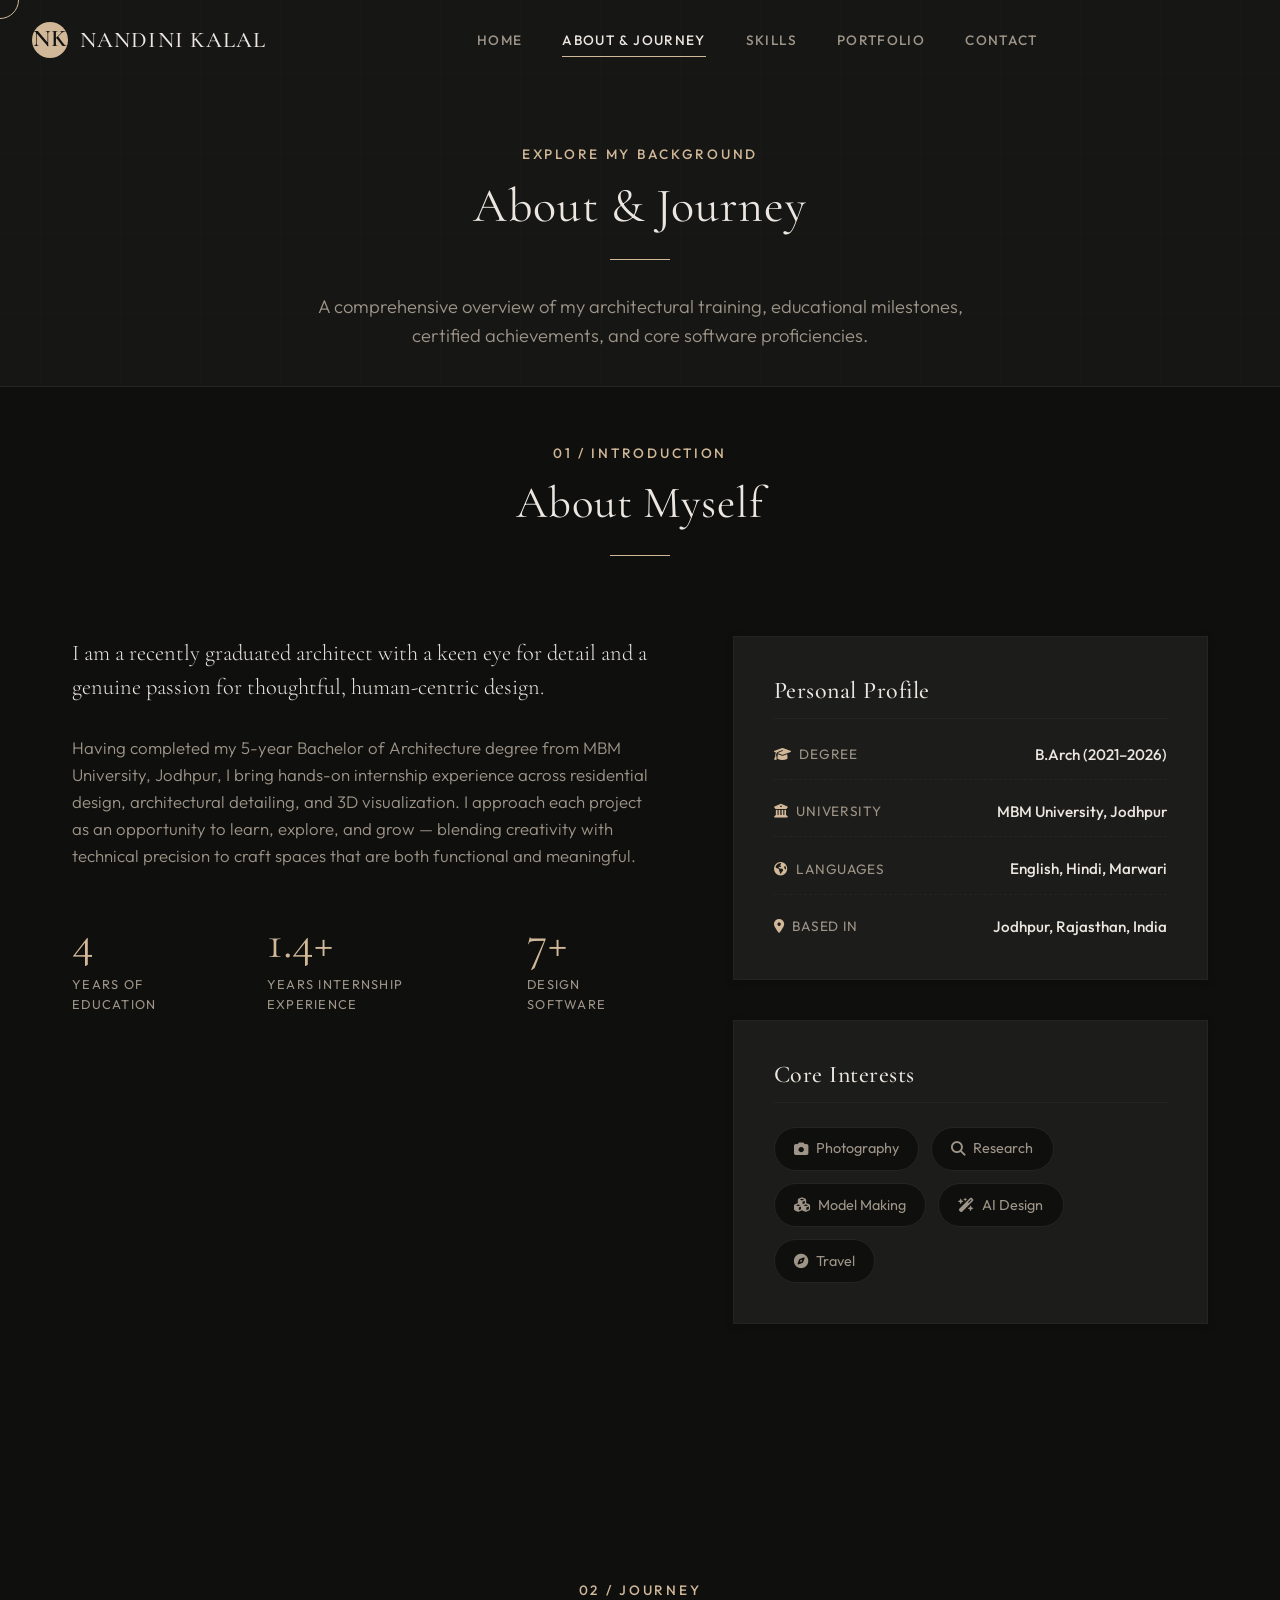
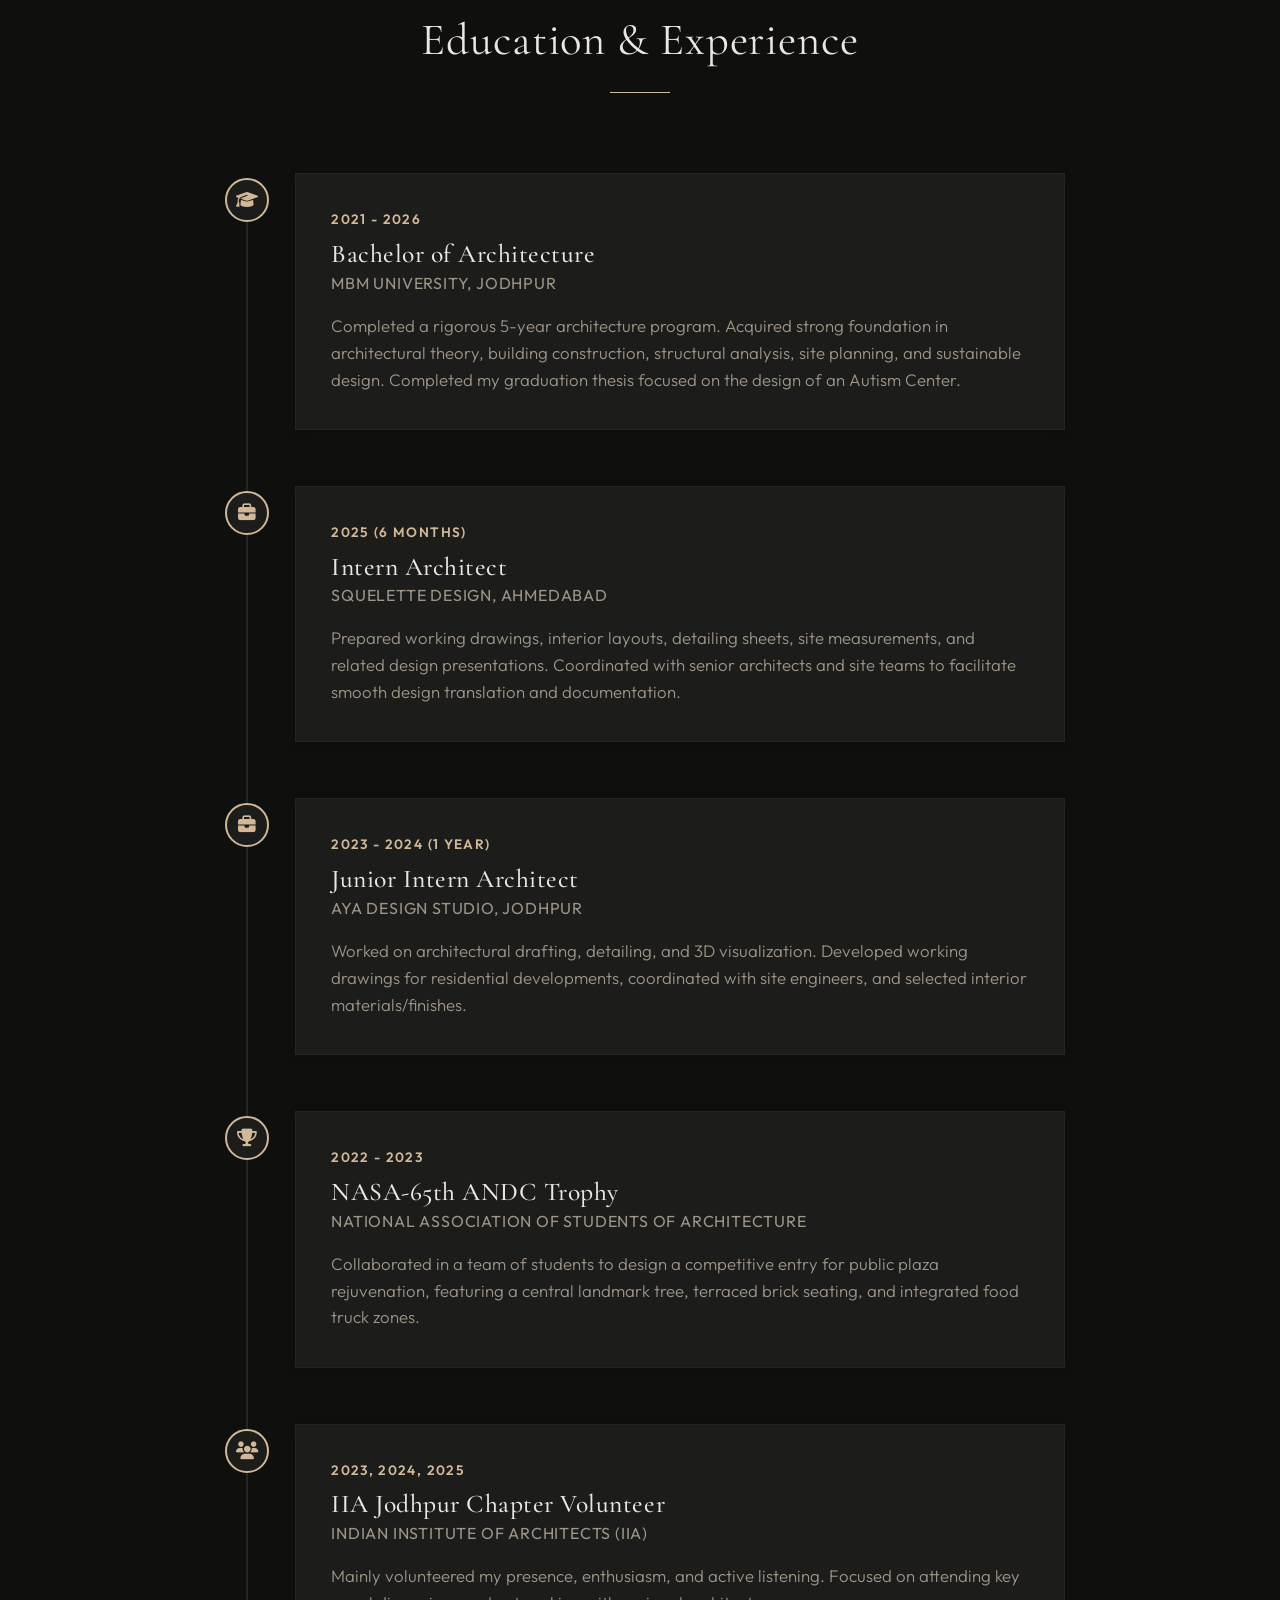
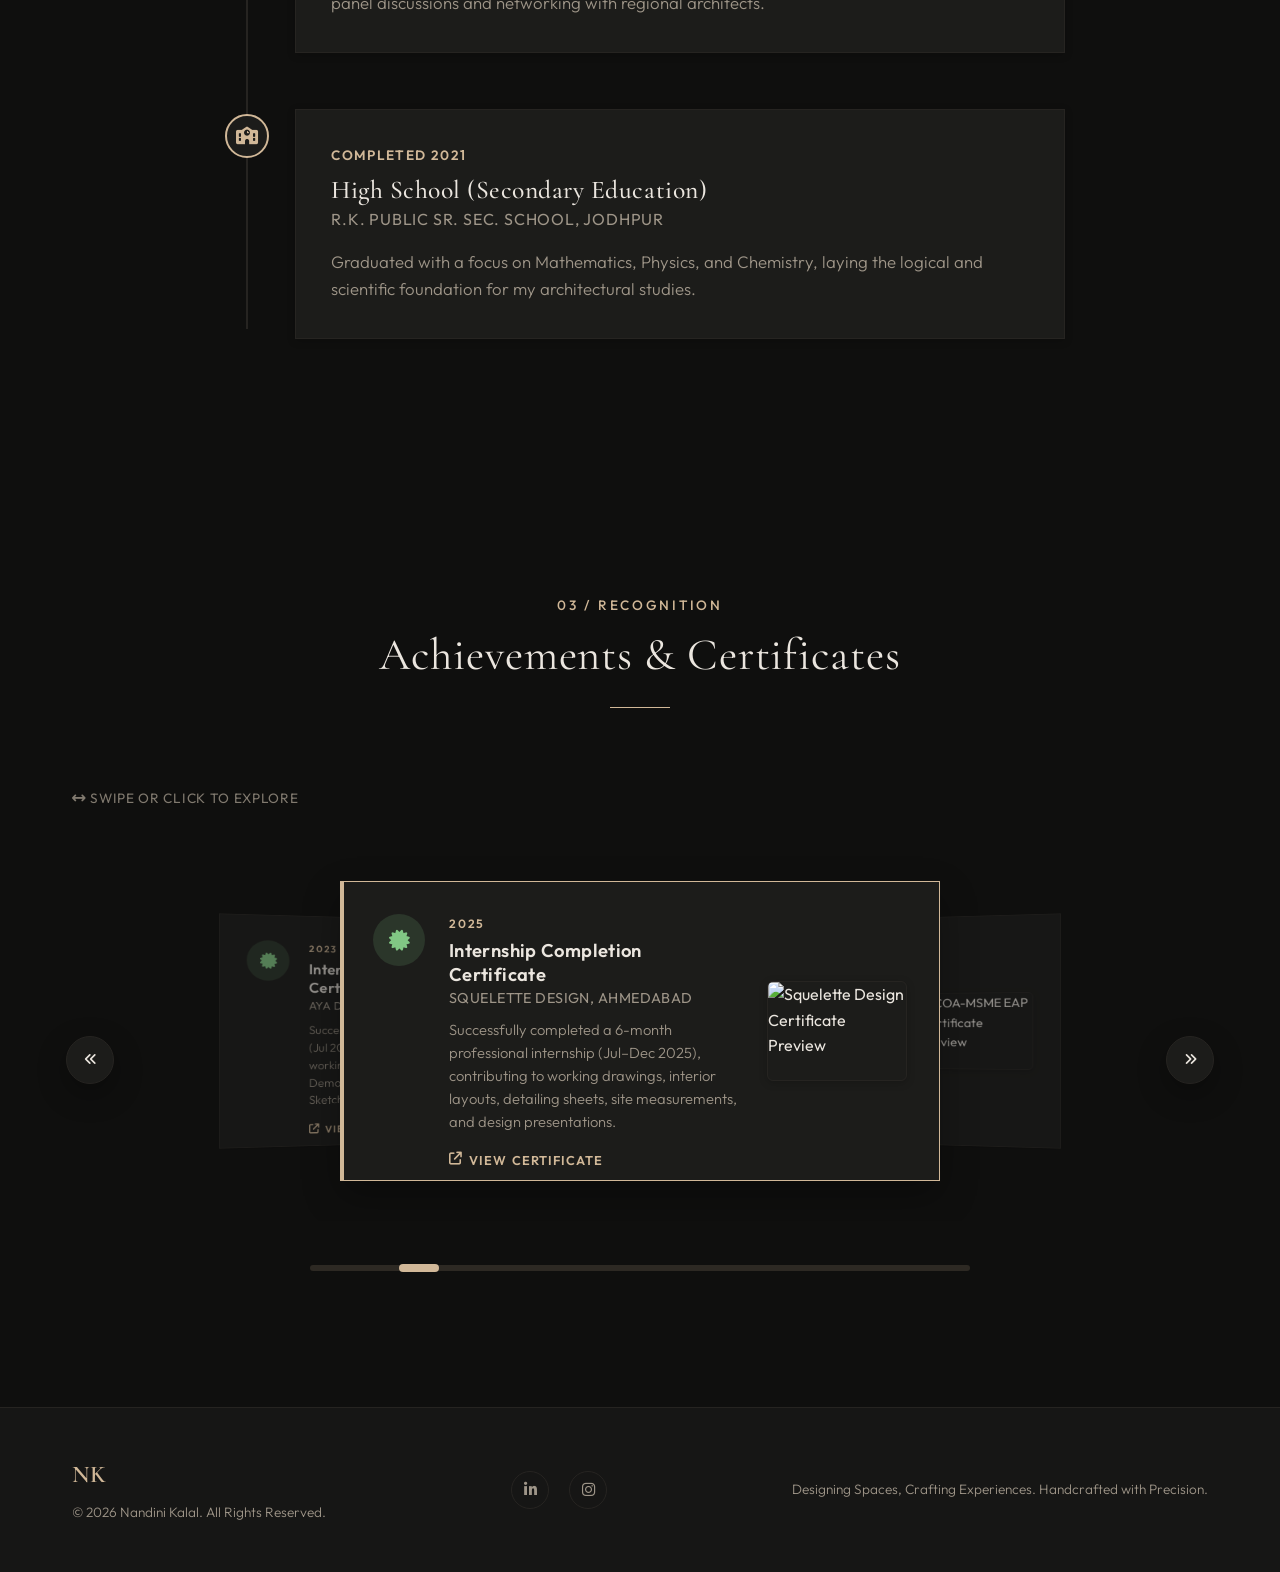
==== about.html @ cc21272e "Add files via upload" ====
<!DOCTYPE html>
<html lang="en" data-theme="dark">
<head>
    <meta charset="UTF-8">
    <meta name="viewport" content="width=device-width, initial-scale=1.0">
    <title>About &amp; Journey | Nandini Kalal</title>
    <meta name="description" content="Learn more about Nandini Kalal, her academic journey in architecture, professional achievements, certificates, and design software proficiencies.">
    <!-- Google Fonts -->
    <link rel="preconnect" href="https://fonts.googleapis.com">
    <link rel="preconnect" href="https://fonts.gstatic.com" crossorigin>
    <link href="https://fonts.googleapis.com/css2?family=Cormorant+Garamond:ital,wght@0,300;0,400;0,500;0,600;0,700;1,400&family=Outfit:wght@200;300;400;500;600;700&display=swap" rel="stylesheet">
    <!-- FontAwesome for Icons -->
    <link rel="stylesheet" href="https://cdnjs.cloudflare.com/ajax/libs/font-awesome/6.4.0/css/all.min.css">
    <!-- Favicon -->
    <link rel="icon" href="data:image/svg+xml,<svg xmlns='http://www.w3.org/2000/svg' viewBox='0 0 100 100'><circle cx='50' cy='50' r='45' fill='%23A79277'/><text x='50' y='62' font-family='serif' font-size='40' font-weight='600' fill='white' text-anchor='middle'>NK</text></svg>" type="image/svg+xml">
    <!-- Custom CSS -->
    <link rel="stylesheet" href="style.css?v=22">
</head>
<body>
    <div class="page-transition-overlay"></div>

    <!-- Scroll Progress Bar -->
    <div id="scroll-progress"></div>

    <!-- Header Navigation -->
    <header id="main-header">
        <div class="header-container">
            <a href="index.html" class="logo">
                <span class="logo-letters">NK</span>
                <span class="logo-text">Nandini Kalal</span>
            </a>
            <nav id="navbar">
                <ul class="nav-links">
                    <li><a href="index.html" class="nav-link">Home</a></li>
                    <li><a href="about.html" class="nav-link active">About &amp; Journey</a></li>
                    <li><a href="skills.html" class="nav-link">Skills</a></li>
                    <li><a href="portfolio.html" class="nav-link">Portfolio</a></li>
                    <li><a href="contact.html" class="nav-link">Contact</a></li>
                </ul>
            </nav>
            <div class="header-actions">
                <button id="mobile-menu-btn" aria-label="Toggle menu">
                    <span></span>
                    <span></span>
                    <span></span>
                </button>
            </div>
        </div>
    </header>

    <!-- Mobile Navigation Drawer -->
    <div id="mobile-nav-drawer">
        <ul class="mobile-nav-links">
            <li><a href="index.html" class="mobile-link">Home</a></li>
            <li><a href="about.html" class="mobile-link active">About &amp; Journey</a></li>
            <li><a href="skills.html" class="mobile-link">Skills</a></li>
            <li><a href="portfolio.html" class="mobile-link">Portfolio</a></li>
            <li><a href="contact.html" class="mobile-link">Contact</a></li>
        </ul>
    </div>

    <!-- Main Content -->
    <main>

        <!-- Subpage Header -->
        <section class="subpage-hero">
            <div class="hero-grid-overlay"></div>
            <div class="container">
                <span class="section-tag">Explore My Background</span>
                <h1>About &amp; Journey</h1>
                <div class="header-line"></div>
                <p class="subpage-intro-text">
                    A comprehensive overview of my architectural training, educational milestones, certified achievements, and core software proficiencies.
                </p>
            </div>
        </section>

        <!-- About Section -->
        <section id="about" class="about-section section-padding">
            <div class="container">
                <div class="section-header" data-reveal="fade">
                    <span class="section-tag">01 / Introduction</span>
                    <h2>About Myself</h2>
                    <div class="header-line"></div>
                </div>

                <div class="about-grid">
                    <div class="about-desc" data-reveal="left">
                        <p class="lead">
                            I am a recently graduated architect with a keen eye for detail and a genuine passion for thoughtful, human-centric design.
                        </p>
                        <p>
                            Having completed my 5-year Bachelor of Architecture degree from MBM University, Jodhpur, I bring hands-on internship experience across residential design, architectural detailing, and 3D visualization. I approach each project as an opportunity to learn, explore, and grow — blending creativity with technical precision to craft spaces that are both functional and meaningful.
                        </p>
                        
                        <div class="personal-metrics">
                            <div class="metric-item">
                                <span class="metric-num" data-count="5">0</span>
                                <span class="metric-label">Years of Education</span>
                            </div>
                            <div class="metric-item">
                                <span class="metric-num" data-count="1.5" data-suffix="+">0</span>
                                <span class="metric-label">Years Internship Experience</span>
                            </div>
                            <div class="metric-item">
                                <span class="metric-num" data-count="8" data-suffix="+">0</span>
                                <span class="metric-label">Design Software</span>
                            </div>
                        </div>
                    </div>

                    <div class="about-details" data-reveal="right">
                        <div class="detail-card">
                            <h3>Personal Profile</h3>
                            <ul class="profile-details-list">
                                <li>
                                    <span class="label-title"><i class="fa-solid fa-graduation-cap"></i> Degree</span>
                                    <span class="label-val">B.Arch (2021–2026)</span>
                                </li>
                                <li>
                                    <span class="label-title"><i class="fa-solid fa-building-columns"></i> University</span>
                                    <span class="label-val">MBM University, Jodhpur</span>
                                </li>
                                <li>
                                    <span class="label-title"><i class="fa-solid fa-earth-americas"></i> Languages</span>
                                    <span class="label-val">English, Hindi, Marwari</span>
                                </li>
                                <li>
                                    <span class="label-title"><i class="fa-solid fa-location-dot"></i> Based in</span>
                                    <span class="label-val">Jodhpur, Rajasthan, India</span>
                                </li>
                            </ul>
                        </div>

                        <div class="detail-card interests-card">
                            <h3>Core Interests</h3>
                            <div class="interests-tags">
                                <span class="interest-tag"><i class="fa-solid fa-camera"></i> Photography</span>
                                <span class="interest-tag"><i class="fa-solid fa-magnifying-glass"></i> Research</span>
                                <span class="interest-tag"><i class="fa-solid fa-cubes"></i> Model Making</span>
                                <span class="interest-tag"><i class="fa-solid fa-wand-magic-sparkles"></i> AI Design</span>
                                <span class="interest-tag"><i class="fa-solid fa-compass"></i> Travel</span>
                            </div>
                        </div>
                    </div>
                </div>
            </div>
        </section>

        <!-- Timeline Section -->
        <section id="timeline" class="timeline-section section-padding alt-bg">
            <div class="container">
                <div class="section-header" data-reveal="fade">
                    <span class="section-tag">02 / Journey</span>
                    <h2>Education & Experience</h2>
                    <div class="header-line"></div>
                </div>

                <div class="timeline-container">
                    <div class="timeline-line"></div>

                    <!-- Timeline Item 1 -->
                    <div class="timeline-item" data-reveal="fade">
                        <div class="timeline-badge"><i class="fa-solid fa-graduation-cap"></i></div>
                        <div class="timeline-card">
                            <span class="timeline-date">2021 - 2026</span>
                            <h3>Bachelor of Architecture</h3>
                            <h4>MBM University, Jodhpur</h4>
                            <p>Completed a rigorous 5-year architecture program. Acquired strong foundation in architectural theory, building construction, structural analysis, site planning, and sustainable design. Completed my graduation thesis focused on the design of an Autism Center.</p>
                        </div>
                    </div>

                    <!-- Timeline Item 2 -->
                    <div class="timeline-item" data-reveal="fade">
                        <div class="timeline-badge"><i class="fa-solid fa-briefcase"></i></div>
                        <div class="timeline-card">
                            <span class="timeline-date">2025 (6 Months)</span>
                            <h3>Intern Architect</h3>
                            <h4>Squelette Design, Ahmedabad</h4>
                            <p>Prepared working drawings, interior layouts, detailing sheets, site measurements, and related design presentations. Coordinated with senior architects and site teams to facilitate smooth design translation and documentation.</p>
                        </div>
                    </div>

                    <!-- Timeline Item 3 -->
                    <div class="timeline-item" data-reveal="fade">
                        <div class="timeline-badge"><i class="fa-solid fa-briefcase"></i></div>
                        <div class="timeline-card">
                            <span class="timeline-date">2023 - 2024 (1 Year)</span>
                            <h3>Junior Intern Architect</h3>
                            <h4>AYA Design Studio, Jodhpur</h4>
                            <p>Worked on architectural drafting, detailing, and 3D visualization. Developed working drawings for residential developments, coordinated with site engineers, and selected interior materials/finishes.</p>
                        </div>
                    </div>

                    <!-- Timeline Item 4 -->
                    <div class="timeline-item" data-reveal="fade">
                        <div class="timeline-badge"><i class="fa-solid fa-trophy"></i></div>
                        <div class="timeline-card">
                            <span class="timeline-date">2022 - 2023</span>
                            <h3>NASA-65th ANDC Trophy</h3>
                            <h4>National Association of Students of Architecture</h4>
                            <p>Collaborated in a team of students to design a competitive entry for public plaza rejuvenation, featuring a central landmark tree, terraced brick seating, and integrated food truck zones.</p>
                        </div>
                    </div>

                    <!-- Timeline Item 5 -->
                    <div class="timeline-item" data-reveal="fade">
                        <div class="timeline-badge"><i class="fa-solid fa-users"></i></div>
                        <div class="timeline-card">
                            <span class="timeline-date">2023, 2024, 2025</span>
                            <h3>IIA Jodhpur Chapter Volunteer</h3>
                            <h4>Indian Institute of Architects (IIA)</h4>
                            <p>Mainly volunteered my presence, enthusiasm, and active listening. Focused on attending key panel discussions and networking with regional architects.</p>
                        </div>
                    </div>

                    <!-- Timeline Item 6 -->
                    <div class="timeline-item" data-reveal="fade">
                        <div class="timeline-badge"><i class="fa-solid fa-school"></i></div>
                        <div class="timeline-card">
                            <span class="timeline-date">Completed 2021</span>
                            <h3>High School (Secondary Education)</h3>
                            <h4>R.K. Public Sr. Sec. School, Jodhpur</h4>
                            <p>Graduated with a focus on Mathematics, Physics, and Chemistry, laying the logical and scientific foundation for my architectural studies.</p>
                        </div>
                    </div>
                </div>
            </div>
        </section>

        <!-- Achievements & Recognition Section -->
        <section id="achievements" class="achievements-section section-padding">
            <div class="container">
                <div class="section-header" data-reveal="fade">
                    <span class="section-tag">03 / Recognition</span>
                    <h2>Achievements & Certificates</h2>
                    <div class="header-line"></div>
                </div>

                <div class="scroll-controls" data-reveal="fade">
                    <div class="scroll-hint">
                        <i class="fa-solid fa-arrows-left-right"></i> Swipe or click to explore
                    </div>
                </div>

                <div class="achievements-wrapper" data-reveal="fade">
                    <button class="slider-arrow prev-arrow" aria-label="Previous achievements"><i class="fa-solid fa-angles-left"></i></button>
                    <div class="achievements-3d-carousel">
                    <!-- 1. AYA Studio -->
                    <div class="achievement-card">
                        <div class="achievement-icon cert-icon">
                            <i class="fa-solid fa-certificate"></i>
                        </div>
                        <div class="achievement-content">
                            <span class="achievement-year">2023 – 2024</span>
                            <h3>Internship Completion Certificate</h3>
                            <h4>AYA Design Studio, Jodhpur</h4>
                            <p>Successfully completed a 1-year internship (Jul 2023–Jun 2024) involving planning, working drawings, and 3D models. Demonstrated proficiency in AutoCAD, SketchUp, and Photoshop.</p>
                            <a href="assets/images/cert_aya_studio.jpg" target="_blank" class="view-cert-link"><i class="fa-solid fa-arrow-up-right-from-square"></i> View Certificate</a>
                        </div>
                        <div class="achievement-preview">
                            <img src="assets/images/cert_aya_studio.jpg" alt="AYA Studio Certificate Preview">
                        </div>
                    </div>

                    <!-- 2. Squelette Design -->
                    <div class="achievement-card">
                        <div class="achievement-icon cert-icon">
                            <i class="fa-solid fa-certificate"></i>
                        </div>
                        <div class="achievement-content">
                            <span class="achievement-year">2025</span>
                            <h3>Internship Completion Certificate</h3>
                            <h4>Squelette Design, Ahmedabad</h4>
                            <p>Successfully completed a 6-month professional internship (Jul–Dec 2025), contributing to working drawings, interior layouts, detailing sheets, site measurements, and design presentations.</p>
                            <a href="assets/images/cert_squelette.jpg" target="_blank" class="view-cert-link"><i class="fa-solid fa-arrow-up-right-from-square"></i> View Certificate</a>
                        </div>
                        <div class="achievement-preview">
                            <img src="assets/images/cert_squelette.jpg" alt="Squelette Design Certificate Preview">
                        </div>
                    </div>

                    <!-- 3. COA-MSME EAP -->
                    <div class="achievement-card">
                        <div class="achievement-icon institute-icon">
                            <i class="fa-solid fa-building-columns"></i>
                        </div>
                        <div class="achievement-content">
                            <span class="achievement-year">2026</span>
                            <h3>Entrepreneurship Awareness Program (EAP)</h3>
                            <h4>Council of Architecture & MSME Collaborative Program</h4>
                            <p>Participated in the "Exploring Horizons: Avenues after Graduation in Architecture" program conducted by MBM University.</p>
                            <a href="assets/images/cert_coa_msme_2026.jpg" target="_blank" class="view-cert-link"><i class="fa-solid fa-arrow-up-right-from-square"></i> View Certificate</a>
                        </div>
                        <div class="achievement-preview">
                            <img src="assets/images/cert_coa_msme_2026.jpg" alt="COA-MSME EAP Certificate Preview">
                        </div>
                    </div>

                    <!-- 4. NASA Convention -->
                    <div class="achievement-card">
                        <div class="achievement-icon medal-icon">
                            <i class="fa-solid fa-medal"></i>
                        </div>
                        <div class="achievement-content">
                            <span class="achievement-year">2023</span>
                            <h3>66th Zonal NASA Convention — Unbound Art</h3>
                            <h4>NASA India, Zone-1 · Poornima University, Jaipur</h4>
                            <p>Participated in the "Unbound Art" event at the 66th Year Zonal NASA Convention (Oct 22–24, 2023), representing MBM University. Contribution was highly appreciated.</p>
                            <a href="assets/images/cert_nasa_2023.jpg" target="_blank" class="view-cert-link"><i class="fa-solid fa-arrow-up-right-from-square"></i> View Certificate</a>
                        </div>
                        <div class="achievement-preview">
                            <img src="assets/images/cert_nasa_2023.jpg" alt="NASA Convention Certificate Preview">
                        </div>
                    </div>

                    <!-- 5. IIA KEP 2025 -->
                    <div class="achievement-card">
                        <div class="achievement-icon institute-icon">
                            <i class="fa-solid fa-building-columns"></i>
                        </div>
                        <div class="achievement-content">
                            <span class="achievement-year">2025</span>
                            <h3>Knowledge Exchange Programme (KEP)</h3>
                            <h4>Indian Institute of Architects, Jodhpur Centre</h4>
                            <p>Participated in the IIA Jodhpur Centre's Knowledge Exchange Programme 2025, engaging with practising architects and industry leaders on contemporary architectural practices.</p>
                            <a href="assets/images/cert_iia_kep_2025.jpg" target="_blank" class="view-cert-link"><i class="fa-solid fa-arrow-up-right-from-square"></i> View Certificate</a>
                        </div>
                        <div class="achievement-preview">
                            <img src="assets/images/cert_iia_kep_2025.jpg" alt="IIA KEP 2025 Certificate Preview">
                        </div>
                    </div>

                    <!-- 6. IIA KEP 2024 -->
                    <div class="achievement-card">
                        <div class="achievement-icon institute-icon">
                            <i class="fa-solid fa-building-columns"></i>
                        </div>
                        <div class="achievement-content">
                            <span class="achievement-year">2024</span>
                            <h3>Knowledge Exchange Programme (KEP)</h3>
                            <h4>Indian Institute of Architects, Jodhpur Centre</h4>
                            <p>Participated in the IIA Jodhpur Centre's Knowledge Exchange Programme held on 4–5 May 2024, broadening exposure to professional architectural discourse and networking.</p>
                            <a href="assets/images/cert_iia_kep_2024.jpg" target="_blank" class="view-cert-link"><i class="fa-solid fa-arrow-up-right-from-square"></i> View Certificate</a>
                        </div>
                        <div class="achievement-preview">
                            <img src="assets/images/cert_iia_kep_2024.jpg" alt="IIA KEP 2024 Certificate Preview">
                        </div>
                    </div>

                    <!-- 7. IIA KEP 2023 -->
                    <div class="achievement-card">
                        <div class="achievement-icon institute-icon">
                            <i class="fa-solid fa-building-columns"></i>
                        </div>
                        <div class="achievement-content">
                            <span class="achievement-year">2023</span>
                            <h3>Knowledge Exchange Programme (KEP)</h3>
                            <h4>Indian Institute of Architects, Jodhpur Centre</h4>
                            <p>Participated in the IIA Jodhpur Centre's Knowledge Exchange Programme held on 11–12 March 2023.</p>
                            <a href="assets/images/cert_iia_kep_2023.jpg" target="_blank" class="view-cert-link"><i class="fa-solid fa-arrow-up-right-from-square"></i> View Certificate</a>
                        </div>
                        <div class="achievement-preview">
                            <img src="assets/images/cert_iia_kep_2023.jpg" alt="IIA KEP 2023 Certificate Preview">
                        </div>
                    </div>

                    <!-- 8. Vigyan Sarvatra Pujyate -->
                    <div class="achievement-card">
                        <div class="achievement-icon cert-icon">
                            <i class="fa-solid fa-microscope"></i>
                        </div>
                        <div class="achievement-content">
                            <span class="achievement-year">2022</span>
                            <h3>Vigyan Sarvatra Pujyate: Mind Over Matter</h3>
                            <h4>Jai Narain Vyas University, Jodhpur</h4>
                            <p>Attended the "Mind Over Matter" workshop under the aegis of Vigyan Prasar, Dept. of Science & Technology, GoI at JNVU Jodhpur.</p>
                            <a href="assets/images/cert_vigyan_2022.jpg" target="_blank" class="view-cert-link"><i class="fa-solid fa-arrow-up-right-from-square"></i> View Certificate</a>
                        </div>
                        <div class="achievement-preview">
                            <img src="assets/images/cert_vigyan_2022.jpg" alt="Vigyan Sarvatra Pujyate Certificate Preview">
                        </div>
                    </div>
                    </div>
                    <button class="slider-arrow next-arrow" aria-label="Next achievements"><i class="fa-solid fa-angles-right"></i></button>
                    
                    <div class="carousel-scrollbar-container">
                        <input type="range" min="0" max="7" value="1" class="carousel-scrollbar" id="carousel-scrollbar">
                    </div>
                </div>
        </section>

    </main>

    <!-- Footer -->
    <footer>
        <div class="container footer-container">
            <div class="footer-left">
                <span class="footer-logo">NK</span>
                <p>&copy; 2026 Nandini Kalal. All Rights Reserved.</p>
            </div>
            <div class="footer-center">
                <div class="footer-social-icons">
                    <a href="https://www.linkedin.com/in/nandini-kalal-66369b35b/" target="_blank" rel="noopener noreferrer" aria-label="LinkedIn"><i class="fa-brands fa-linkedin-in"></i></a>
                    <a href="https://www.instagram.com/_kalal_nandini_/" target="_blank" rel="noopener noreferrer" aria-label="Instagram"><i class="fa-brands fa-instagram"></i></a>
                </div>
            </div>
            <div class="footer-right">
                <p>Designing Spaces, Crafting Experiences. Handcrafted with Precision.</p>
            </div>
        </div>
    </footer>

    <!-- Back to Top Button -->
    <button id="back-to-top" aria-label="Back to top">
        <i class="fa-solid fa-arrow-up"></i>
    </button>

    <!-- Scripts -->
    <script src="script.js?v=20"></script>

    <!-- Custom Cursor -->
    <div id="custom-cursor-dot"></div>
    <div id="custom-cursor-ring"></div>
</body>
</html>
---- style.css ----
/* ==========================================================================
   Nandini Kalal - Architecture Portfolio Style Sheet
   Aesthetic: Warm Minimalist Modernism / Luxury Architecture Style
   ========================================================================== */

/* --- CSS Variables & Design Tokens --- */
:root {
    /* Fonts */
    --font-heading: 'Cormorant Garamond', serif;
    --font-body: 'Outfit', sans-serif;

    /* Light Theme (Default) */
    --bg-primary: #FAF8F5;
    --bg-secondary: #F3ECE2;
    --bg-card: #FFFFFF;
    --text-primary: #1F1D1A;
    --text-secondary: #6B6256;
    --accent: #A79277;
    --accent-rgb: 167, 146, 119;
    --accent-light: #EAD8C0;
    --accent-hover: #8F7A60;
    --border-color: #E6DFD5;
    --shadow-sm: 0 2px 8px rgba(0, 0, 0, 0.04);
    --shadow-md: 0 10px 30px rgba(167, 146, 119, 0.08);
    --shadow-lg: 0 20px 50px rgba(167, 146, 119, 0.15);
    --transition-smooth: all 0.4s cubic-bezier(0.25, 0.8, 0.25, 1);
    
    /* Software Accents */
    --c-autocad: #E53935;
    --c-sketchup: #1E88E5;
    --c-enscape: #FB8C00;
    --c-vray: #43A047;
    --c-d5: #8E24AA;
    --c-photoshop: #00ACC1;
    --c-canva: #00B0FF;
    --c-office: #F4511E;

    --header-height: 80px;
}

/* Dark Theme Overrides */
[data-theme="dark"] {
    --bg-primary: #0F0F0E;
    --bg-secondary: #161615;
    --bg-card: #1C1C1A;
    --text-primary: #EBE6DF;
    --text-secondary: #9E9588;
    --accent: #D1B898;
    --accent-rgb: 209, 184, 152;
    --accent-light: #2C2925;
    --accent-hover: #E3CDA9;
    --border-color: #262421;
    --shadow-sm: 0 2px 8px rgba(0, 0, 0, 0.2);
    --shadow-md: 0 10px 30px rgba(0, 0, 0, 0.3);
    --shadow-lg: 0 20px 50px rgba(0, 0, 0, 0.5);
}

/* --- Reset & Base Styles --- */
*, *::before, *::after {
    box-sizing: border-box;
    margin: 0;
    padding: 0;
}

html {
    scroll-behavior: smooth;
    font-size: 16px;
    -webkit-font-smoothing: antialiased;
}

body {
    background-color: var(--bg-primary);
    color: var(--text-primary);
    font-family: var(--font-body);
    line-height: 1.6;
    overflow-x: hidden;
    transition: background-color 0.5s ease, color 0.5s ease;
}

/* Scroll Progress Bar */
#scroll-progress {
    position: fixed;
    top: 0;
    left: 0;
    width: 0%;
    height: 4px;
    background: var(--accent);
    z-index: 1001;
    transition: width 0.1s ease-out;
}

/* --- Typography --- */
h1, h2, h3, h4, h5, h6 {
    font-family: var(--font-heading);
    font-weight: 500;
    letter-spacing: 0.02em;
    line-height: 1.2;
}

h1 {
    font-size: 3.5rem;
    font-weight: 400;
}

h2 {
    font-size: 2.8rem;
    font-weight: 400;
}

h3 {
    font-size: 2rem;
}

p {
    font-size: 1.05rem;
    color: var(--text-secondary);
    font-weight: 300;
}

a {
    color: var(--text-primary);
    text-decoration: none;
    transition: var(--transition-smooth);
}

/* --- Layout Utilities --- */
.container {
    width: 100%;
    max-width: 1200px;
    margin: 0 auto;
    padding: 0 2rem;
}

.section-padding {
    padding: 8rem 0;
}

.alt-bg {
    background-color: var(--bg-secondary);
}

.accent-text {
    color: var(--accent);
    font-style: italic;
}

/* --- Components --- */
.btn {
    display: inline-flex;
    align-items: center;
    justify-content: center;
    gap: 0.75rem;
    padding: 0.85rem 2rem;
    font-family: var(--font-body);
    font-size: 0.95rem;
    font-weight: 500;
    letter-spacing: 0.05em;
    text-transform: uppercase;
    border: 1px solid transparent;
    cursor: pointer;
    transition: var(--transition-smooth);
    position: relative;
    overflow: hidden;
}

.btn-primary {
    background-color: var(--accent);
    color: #FFFFFF;
}

.btn-primary:hover {
    background-color: var(--accent-hover);
    transform: translateY(-2px);
    box-shadow: 0 8px 20px rgba(167, 146, 119, 0.25);
}

[data-theme="dark"] .btn-primary {
    color: #121212;
}

.btn-secondary {
    background-color: transparent;
    color: var(--text-primary);
    border-color: var(--accent);
}

.btn-secondary:hover {
    background-color: var(--accent);
    color: #FFFFFF;
    transform: translateY(-2px);
}

[data-theme="dark"] .btn-secondary:hover {
    color: #121212;
}

.btn-block {
    display: flex;
    width: 100%;
}

.section-header {
    margin-bottom: 5rem;
    text-align: center;
}

.section-tag {
    font-size: 0.85rem;
    text-transform: uppercase;
    letter-spacing: 0.2em;
    color: var(--accent);
    display: block;
    margin-bottom: 0.75rem;
    font-weight: 500;
}

.header-line {
    width: 60px;
    height: 1px;
    background-color: var(--accent);
    margin: 1.5rem auto 0;
}

/* --- Header / Navigation --- */
#main-header {
    position: fixed;
    top: 0;
    left: 0;
    width: 100%;
    height: var(--header-height);
    z-index: 1000;
    transition: var(--transition-smooth);
    border-bottom: 1px solid transparent;
}

#main-header.scrolled {
    background-color: rgba(250, 248, 245, 0.85);
    backdrop-filter: blur(15px);
    -webkit-backdrop-filter: blur(15px);
    height: 70px;
    border-bottom: 1px solid var(--border-color);
    box-shadow: var(--shadow-sm);
}

[data-theme="dark"] #main-header.scrolled {
    background-color: rgba(15, 15, 14, 0.85);
}

.header-container {
    max-width: 1300px;
    margin: 0 auto;
    height: 100%;
    display: flex;
    align-items: center;
    justify-content: space-between;
    padding: 0 2rem;
}

.logo {
    display: flex;
    align-items: center;
    gap: 0.75rem;
}

.logo-letters {
    font-family: var(--font-heading);
    font-size: 1.5rem;
    font-weight: 600;
    background-color: var(--accent);
    color: #FFFFFF;
    width: 36px;
    height: 36px;
    display: flex;
    align-items: center;
    justify-content: center;
    border-radius: 50%;
}

[data-theme="dark"] .logo-letters {
    color: #121212;
}

.logo-text {
    font-family: var(--font-heading);
    font-size: 1.4rem;
    font-weight: 500;
    letter-spacing: 0.05em;
    text-transform: uppercase;
}

.nav-links {
    display: flex;
    list-style: none;
    gap: 2.5rem;
}

.nav-link {
    font-size: 0.85rem;
    text-transform: uppercase;
    letter-spacing: 0.1em;
    font-weight: 500;
    padding: 0.5rem 0;
    position: relative;
    color: var(--text-secondary);
}

.nav-link::after {
    content: '';
    position: absolute;
    bottom: 0;
    left: 0;
    width: 0;
    height: 1px;
    background-color: var(--accent);
    transition: var(--transition-smooth);
}

.nav-link:hover, .nav-link.active {
    color: var(--text-primary);
}

.nav-link.active::after, .nav-link:hover::after {
    width: 100%;
}

.header-actions {
    display: flex;
    align-items: center;
    gap: 1.5rem;
}

#theme-toggle {
    background: none;
    border: none;
    color: var(--text-primary);
    cursor: pointer;
    font-size: 1.15rem;
    padding: 0.5rem;
    transition: var(--transition-smooth);
}

#theme-toggle:hover {
    color: var(--accent);
}

#mobile-menu-btn {
    display: none;
    flex-direction: column;
    justify-content: space-between;
    width: 24px;
    height: 16px;
    background: none;
    border: none;
    cursor: pointer;
    z-index: 1002;
}

#mobile-menu-btn span {
    width: 100%;
    height: 2px;
    background-color: var(--text-primary);
    transition: var(--transition-smooth);
}

#mobile-menu-btn.open span:nth-child(1) {
    transform: translateY(7px) rotate(45deg);
}

#mobile-menu-btn.open span:nth-child(2) {
    opacity: 0;
}

#mobile-menu-btn.open span:nth-child(3) {
    transform: translateY(-7px) rotate(-45deg);
}

/* --- Mobile Navigation Drawer --- */
#mobile-nav-drawer {
    position: fixed;
    top: 0;
    right: -100%;
    width: 80%;
    max-width: 400px;
    height: 100vh;
    background-color: var(--bg-card);
    z-index: 999;
    transition: var(--transition-smooth);
    padding: 8rem 3rem 3rem;
    border-left: 1px solid var(--border-color);
    box-shadow: var(--shadow-lg);
}

#mobile-nav-drawer.open {
    right: 0;
}

.mobile-nav-links {
    list-style: none;
    display: flex;
    flex-direction: column;
    gap: 2rem;
}

.mobile-link {
    font-size: 1.5rem;
    font-family: var(--font-heading);
    text-transform: uppercase;
    letter-spacing: 0.05em;
    display: block;
    padding: 0.5rem 0;
}

.mobile-link:hover {
    color: var(--accent);
    padding-left: 0.5rem;
}

/* --- Hero Section --- */
.hero-section {
    min-height: 100vh;
    display: flex;
    align-items: center;
    position: relative;
    padding-top: var(--header-height);
    overflow: hidden;
    
    /* Full-width background */
    background-image: linear-gradient(to right, rgba(18, 18, 18, 0.95) 0%, rgba(18, 18, 18, 0.7) 60%, rgba(18, 18, 18, 0.3) 100%), url('assets/images/hero-bg.jpg');
    background-size: cover;
    background-position: center;
}

.hero-grid-overlay {
    position: absolute;
    inset: 0;
    z-index: 1;
    background-image: linear-gradient(var(--border-color) 1px, transparent 1px),
                      linear-gradient(90deg, var(--border-color) 1px, transparent 1px);
    background-size: 80px 80px;
    background-position: center center;
    opacity: 0.2;
    pointer-events: none;
    z-index: 0;
}

.hero-container {
    display: grid;
    grid-template-columns: 1.2fr 0.8fr;
    gap: 4rem;
    align-items: center;
    position: relative;
    z-index: 2;
    z-index: 1;
}

.hero-text .subtitle {
    font-size: 0.95rem;
    letter-spacing: 0.25em;
    text-transform: uppercase;
    color: var(--accent);
    font-weight: 500;
    display: block;
    margin-bottom: 1.5rem;
}

.hero-text h1 {
    font-size: 4.2rem;
    margin-bottom: 2rem;
    line-height: 1.15;
    color: #FAF8F5; /* Forced high-contrast light color on dark hero bg */
}

.hero-quote {
    font-size: 1.35rem;
    font-family: var(--font-heading);
    color: #EBE6DF; /* Forced high-contrast light color on dark hero bg */
    line-height: 1.6;
    margin-bottom: 3rem;
    border-left: 2px solid var(--accent);
    padding-left: 1.5rem;
    font-style: italic;
}

.hero-actions {
    display: flex;
    gap: 1.5rem;
}

.hero-section .btn-secondary {
    color: #FAF8F5; /* Forced high-contrast light color on dark hero bg */
}

.hero-section .btn-secondary:hover {
    color: #121212;
}

.hero-visual {
    display: flex;
    justify-content: center;
    align-items: center;
    position: relative;
}

.profile-image-container {
    position: relative;
    width: 320px;
    height: 320px;
}

.profile-img {
    width: 100%;
    height: 100%;
    object-fit: cover;
    border-radius: 50%;
    border: 4px solid var(--bg-card);
    position: relative;
    z-index: 2;
    box-shadow: var(--shadow-lg);
    /* For the soul reveal mask */
    -webkit-mask-image: none;
    mask-image: none;
}

.profile-soul-bg {
    position: absolute;
    top: 0;
    left: 0;
    width: 100%;
    height: 100%;
    object-fit: cover;
    border-radius: 50%;
    z-index: 1; /* Sits underneath the portrait */
}

/* When hovered, we punch a hole in the portrait to reveal the soul underneath */
#soul-reveal-container.is-hovering #soul-reveal-img {
    -webkit-mask-image: radial-gradient(circle 90px at var(--mask-x, 50%) var(--mask-y, 50%), transparent 0%, transparent 20%, black 80%);
    mask-image: radial-gradient(circle 90px at var(--mask-x, 50%) var(--mask-y, 50%), transparent 0%, transparent 20%, black 80%);
}

.profile-frame {
    position: absolute;
    top: -10px;
    left: -10px;
    right: -10px;
    bottom: -10px;
    border: 1px solid var(--accent);
    border-radius: 50%;
    z-index: 1;
    animation: rotateFrame 40s linear infinite;
}

.architect-waves {
    position: absolute;
    width: 500px;
    height: 500px;
    top: 50%;
    left: 50%;
    transform: translate(-50%, -50%);
    pointer-events: none;
    z-index: 0;
}

@keyframes rotateFrame {
    0% { transform: rotate(0deg); }
    100% { transform: rotate(360deg); }
}

.scroll-down {
    position: absolute;
    bottom: 2rem;
    left: 50%;
    transform: translateX(-50%);
    display: flex;
    flex-direction: column;
    align-items: center;
    gap: 0.5rem;
    color: var(--text-secondary);
    font-size: 0.75rem;
    letter-spacing: 0.15em;
    text-transform: uppercase;
    cursor: pointer;
    z-index: 2;
}

.scroll-down:hover {
    color: var(--text-primary);
}

.scroll-mouse {
    width: 20px;
    height: 32px;
    border: 2px solid var(--text-secondary);
    border-radius: 10px;
    display: flex;
    justify-content: center;
    padding-top: 6px;
}

.scroll-wheel {
    width: 4px;
    height: 8px;
    background-color: var(--accent);
    border-radius: 2px;
    animation: scrollWheel 2s ease-in-out infinite;
}

@keyframes scrollWheel {
    0% { transform: translateY(0); opacity: 0; }
    50% { opacity: 1; }
    100% { transform: translateY(8px); opacity: 0; }
}

/* --- About Section --- */
.about-grid {
    display: grid;
    grid-template-columns: 1.1fr 0.9fr;
    gap: 5rem;
}

.about-desc .lead {
    font-size: 1.4rem;
    font-family: var(--font-heading);
    color: var(--text-primary);
    line-height: 1.5;
    margin-bottom: 2rem;
}

.about-desc p {
    margin-bottom: 3rem;
}

.personal-metrics {
    display: flex;
    gap: 3rem;
}

.metric-item {
    display: flex;
    flex-direction: column;
}

.metric-num {
    font-family: var(--font-heading);
    font-size: 3rem;
    color: var(--accent);
    line-height: 1;
    margin-bottom: 0.5rem;
}

.metric-label {
    font-size: 0.8rem;
    text-transform: uppercase;
    letter-spacing: 0.1em;
    color: var(--text-secondary);
}

.about-details {
    display: flex;
    flex-direction: column;
    gap: 2.5rem;
}

.detail-card {
    background-color: var(--bg-card);
    padding: 2.5rem;
    border: 1px solid var(--border-color);
    box-shadow: var(--shadow-sm);
}

.detail-card h3 {
    font-size: 1.5rem;
    margin-bottom: 1.5rem;
    border-bottom: 1px solid var(--border-color);
    padding-bottom: 0.75rem;
}

.profile-details-list {
    list-style: none;
    display: flex;
    flex-direction: column;
    gap: 1.25rem;
}

.profile-details-list li {
    display: flex;
    justify-content: space-between;
    align-items: center;
    border-bottom: 1px dashed var(--border-color);
    padding-bottom: 0.75rem;
}

.profile-details-list li:last-child {
    border-bottom: none;
    padding-bottom: 0;
}

.profile-details-list .label-title {
    font-size: 0.85rem;
    text-transform: uppercase;
    letter-spacing: 0.05em;
    color: var(--text-secondary);
    display: flex;
    align-items: center;
    gap: 0.5rem;
}

.profile-details-list .label-title i {
    color: var(--accent);
}

.profile-details-list .label-val {
    font-weight: 500;
    font-size: 0.95rem;
}

.interests-tags {
    display: flex;
    flex-wrap: wrap;
    gap: 0.75rem;
}

.interest-tag {
    background-color: var(--bg-primary);
    padding: 0.6rem 1.2rem;
    border-radius: 30px;
    font-size: 0.9rem;
    color: var(--text-secondary);
    border: 1px solid var(--border-color);
    display: inline-flex;
    align-items: center;
    gap: 0.5rem;
    transition: var(--transition-smooth);
}

.interest-tag:hover {
    background-color: var(--accent-light);
    color: var(--text-primary);
    border-color: var(--accent);
}

/* --- Timeline Section --- */
.timeline-section {
    background-color: var(--bg-primary);
    background-image: linear-gradient(rgba(15, 15, 14, 0.82), rgba(15, 15, 14, 0.88)), url('assets/images/journey-bg.jpg');
    background-size: cover;
    background-position: center;
    background-attachment: fixed;
    position: relative;
}

.timeline-container {
    position: relative;
    max-width: 850px;
    margin: 0 auto;
}

.timeline-line {
    position: absolute;
    left: 31px;
    top: 10px;
    bottom: 10px;
    width: 2px;
    background-color: var(--border-color);
}

.timeline-item {
    position: relative;
    padding-left: 5rem;
    margin-bottom: 3.5rem;
}

.timeline-item:last-child {
    margin-bottom: 0;
}

.timeline-badge {
    position: absolute;
    left: 10px;
    top: 5px;
    width: 44px;
    height: 44px;
    border-radius: 50%;
    background-color: var(--bg-card);
    border: 2px solid var(--accent);
    color: var(--accent);
    display: flex;
    align-items: center;
    justify-content: center;
    font-size: 1.1rem;
    z-index: 2;
    transition: var(--transition-smooth);
    transform: scale(0);
    opacity: 0;
}

/* Pop celebration animation */
.timeline-badge.pop-celebrate {
    animation: badgePop 0.7s cubic-bezier(0.175, 0.885, 0.32, 1.275) forwards;
}

@keyframes badgePop {
    0% {
        transform: scale(0);
        opacity: 0;
    }
    50% {
        transform: scale(1.35);
        opacity: 1;
    }
    70% {
        transform: scale(0.9);
    }
    85% {
        transform: scale(1.1);
    }
    100% {
        transform: scale(1);
        opacity: 1;
    }
}

/* Ring burst effect */
.timeline-badge.pop-celebrate::before {
    content: '';
    position: absolute;
    width: 100%;
    height: 100%;
    border-radius: 50%;
    border: 3px solid var(--accent);
    animation: ringBurst 0.8s ease-out forwards;
    pointer-events: none;
}

@keyframes ringBurst {
    0% {
        transform: scale(1);
        opacity: 0.8;
    }
    100% {
        transform: scale(2.5);
        opacity: 0;
    }
}

/* Sparkle particles */
.timeline-badge.pop-celebrate::after {
    content: '✦';
    position: absolute;
    font-size: 0.6rem;
    color: var(--accent);
    animation: sparklesBurst 0.9s ease-out forwards;
    pointer-events: none;
    text-shadow:
        12px -14px 0 var(--accent),
        -10px -12px 0 var(--accent),
        14px 10px 0 var(--accent),
        -12px 13px 0 var(--accent),
        0px -16px 0 var(--accent),
        16px 0px 0 var(--accent);
}

@keyframes sparklesBurst {
    0% {
        transform: scale(0.5);
        opacity: 1;
    }
    50% {
        opacity: 1;
    }
    100% {
        transform: scale(2.8);
        opacity: 0;
    }
}

.timeline-item:hover .timeline-badge {
    background-color: var(--accent);
    color: #FFFFFF;
}

[data-theme="dark"] .timeline-item:hover .timeline-badge {
    color: #121212;
}

.timeline-card {
    background-color: var(--bg-card);
    padding: 2.2rem;
    border: 1px solid var(--border-color);
    box-shadow: var(--shadow-sm);
    transition: var(--transition-smooth);
}

.timeline-card:hover {
    transform: translateX(5px);
    box-shadow: var(--shadow-md);
    border-color: var(--accent);
}

.timeline-date {
    font-size: 0.85rem;
    font-weight: 600;
    text-transform: uppercase;
    letter-spacing: 0.1em;
    color: var(--accent);
    display: block;
    margin-bottom: 0.5rem;
}

.timeline-card h3 {
    font-size: 1.6rem;
    margin-bottom: 0.25rem;
}

.timeline-card h4 {
    font-family: var(--font-body);
    font-weight: 400;
    font-size: 1rem;
    color: var(--text-secondary);
    margin-bottom: 1.25rem;
    text-transform: uppercase;
    letter-spacing: 0.05em;
}

/* --- Achievements Section --- */
.achievements-section {
    background-color: var(--bg-primary);
    background-image: linear-gradient(rgba(15, 15, 14, 0.93), rgba(15, 15, 14, 0.98)), url('assets/images/achievements-bg.jpg');
    background-size: cover;
    background-position: center;
    background-attachment: fixed;
    position: relative;
}

.scroll-controls {
    display: flex;
    justify-content: space-between;
    align-items: center;
    margin-bottom: 1rem;
    gap: 1rem;
}

.scroll-hint {
    font-size: 0.85rem;
    color: var(--text-secondary);
    text-transform: uppercase;
    letter-spacing: 0.05em;
    opacity: 0.8;
    margin-bottom: 0;
}

.achievements-wrapper {
    position: relative;
    width: 100%;
}

.slider-arrow {
    position: absolute;
    top: 50%;
    transform: translateY(-50%);
    width: 48px;
    height: 48px;
    border-radius: 50%;
    border: 1px solid var(--border-color);
    background-color: var(--bg-card);
    color: var(--text-primary);
    display: flex;
    align-items: center;
    justify-content: center;
    cursor: pointer;
    z-index: 10;
    transition: var(--transition-smooth);
    box-shadow: var(--shadow-md);
    outline: none;
}

@keyframes arrow-nudge-left {
    0%, 100% { transform: translateX(0); }
    50% { transform: translateX(-4px); }
}

@keyframes arrow-nudge-right {
    0%, 100% { transform: translateX(0); }
    50% { transform: translateX(4px); }
}

.slider-arrow.prev-arrow {
    left: -24px;
}

.slider-arrow.prev-arrow i {
    animation: arrow-nudge-left 2s infinite ease-in-out;
}

.slider-arrow.next-arrow {
    right: -24px;
}

.slider-arrow.next-arrow i {
    animation: arrow-nudge-right 2s infinite ease-in-out;
}

.carousel-scrollbar-container {
    width: 60%;
    margin: 2rem auto 0 auto;
    position: relative;
    z-index: 10;
}

.carousel-scrollbar {
    -webkit-appearance: none;
    width: 100%;
    height: 6px;
    background: rgba(167, 146, 119, 0.2);
    border-radius: 10px;
    outline: none;
    cursor: pointer;
}

.carousel-scrollbar::-webkit-slider-thumb {
    -webkit-appearance: none;
    appearance: none;
    width: 40px;
    height: 8px;
    border-radius: 10px;
    background: var(--accent);
    cursor: pointer;
    transition: background 0.3s;
}

.carousel-scrollbar::-moz-range-thumb {
    width: 40px;
    height: 8px;
    border-radius: 10px;
    background: var(--accent);
    cursor: pointer;
    border: none;
    transition: background 0.3s;
}

.carousel-scrollbar:hover::-webkit-slider-thumb {
    background: #cbb493;
}

.slider-arrow:hover:not(:disabled) {
    background-color: var(--accent);
    color: var(--bg-primary);
    border-color: var(--accent);
    transform: translateY(-50%) scale(1.08);
}

.slider-arrow:active:not(:disabled) {
    transform: translateY(-50%) scale(0.95);
}

.slider-arrow:disabled {
    opacity: 0;
    visibility: hidden;
    pointer-events: none;
}

@media (max-width: 1024px) {
    .slider-arrow.prev-arrow {
        left: -12px;
    }
    .slider-arrow.next-arrow {
        right: -12px;
    }
}

@media (max-width: 768px) {
    .slider-arrow {
        display: none;
    }
}

.achievements-3d-carousel {
    position: relative;
    width: 100%;
    height: 380px; /* Adjust based on card height */
    perspective: 1000px; /* Essential for 3D effect */
    display: flex;
    align-items: center;
    justify-content: center;
    margin: 2rem auto;
    overflow: hidden; /* Hide cards outside the view */
}

/* 3D Wrapper allows cards to overlap absolutely */
.achievements-wrapper {
    position: relative;
    width: 100%;
    max-width: 1100px;
    margin: 0 auto;
}

.achievement-card {
    display: flex;
    flex-direction: row; /* Keep the content horizontal */
    width: 600px;
    height: 300px;
    position: absolute;
    top: 50%;
    left: 50%;
    margin-left: -300px; /* Half width */
    margin-top: -150px; /* Half height */
    gap: 1.5rem;
    padding: 2rem;
    background-color: var(--bg-card);
    border: 1px solid var(--border-color);
    box-shadow: var(--shadow-sm);
    transition: transform 0.6s cubic-bezier(0.25, 0.8, 0.25, 1), opacity 0.6s ease, box-shadow 0.6s ease, z-index 0s;
    overflow: hidden;
    opacity: 0; /* Hidden by default */
    z-index: 0;
    pointer-events: none; /* Can't click hidden cards */
}

/* --- 3D States --- */
.achievement-card.active-card {
    transform: translate3d(0, 0, 0) scale(1);
    opacity: 1;
    z-index: 3;
    pointer-events: auto;
    box-shadow: 0 15px 35px rgba(0,0,0,0.3);
    border-color: var(--accent);
}

.achievement-card.active-card::before {
    content: '';
    position: absolute;
    left: 0;
    top: 0;
    bottom: 0;
    width: 3px;
    background-color: var(--accent);
}

.achievement-card.prev-card {
    transform: translate3d(-35%, 0, -150px) rotateY(15deg) scale(0.85);
    opacity: 0.6;
    z-index: 2;
    pointer-events: auto;
    cursor: pointer;
}

.achievement-card.next-card {
    transform: translate3d(35%, 0, -150px) rotateY(-15deg) scale(0.85);
    opacity: 0.6;
    z-index: 2;
    pointer-events: auto;
    cursor: pointer;
}

.achievement-card.prev-card:hover,
.achievement-card.next-card:hover {
    opacity: 0.9;
}

/* Mobile Fallback: Hide side cards, show only center card */
@media (max-width: 768px) {
    .achievement-card {
        width: 90%;
        margin-left: -45%;
        flex-direction: column;
        padding: 1.5rem;
    }
    
    .achievement-card.prev-card,
    .achievement-card.next-card {
        opacity: 0;
        pointer-events: none;
    }
}

.achievement-icon {
    width: 52px;
    height: 52px;
    border-radius: 50%;
    display: flex;
    align-items: center;
    justify-content: center;
    font-size: 1.3rem;
    flex-shrink: 0;
    transition: var(--transition-smooth);
}

.trophy-icon {
    background-color: rgba(255, 183, 77, 0.15);
    color: #FFB74D;
}

.cert-icon {
    background-color: rgba(129, 199, 132, 0.15);
    color: #81C784;
}

.medal-icon {
    background-color: rgba(100, 181, 246, 0.15);
    color: #64B5F6;
}

.institute-icon {
    background-color: rgba(186, 104, 200, 0.15);
    color: #BA68C8;
}

.achievement-card:hover .achievement-icon {
    transform: scale(1.1);
}

.achievement-content {
    flex-grow: 1;
}

.achievement-year {
    font-size: 0.75rem;
    text-transform: uppercase;
    letter-spacing: 0.15em;
    color: var(--accent);
    font-weight: 600;
    display: block;
    margin-bottom: 0.35rem;
}

.achievement-content h3 {
    font-family: var(--font-body);
    font-size: 1.15rem;
    font-weight: 600;
    margin-bottom: 0.2rem;
    line-height: 1.3;
}

.achievement-content h4 {
    font-family: var(--font-body);
    font-weight: 400;
    font-size: 0.9rem;
    color: var(--text-secondary);
    text-transform: uppercase;
    letter-spacing: 0.03em;
    margin-bottom: 0.75rem;
}

.achievement-content p {
    font-size: 0.92rem;
    line-height: 1.55;
    margin-bottom: 0.75rem;
}

.view-cert-link {
    font-size: 0.8rem;
    text-transform: uppercase;
    letter-spacing: 0.08em;
    font-weight: 600;
    color: var(--accent);
    display: inline-flex;
    align-items: center;
    gap: 0.4rem;
    transition: var(--transition-smooth);
}

.view-cert-link:hover {
    color: var(--accent-hover);
    gap: 0.6rem;
}

.achievement-preview {
    flex-shrink: 0;
    width: 140px;
    height: 100px;
    border-radius: 6px;
    overflow: hidden;
    border: 1px solid var(--border-color);
    box-shadow: var(--shadow-sm);
    display: flex;
    align-self: center;
}

.achievement-preview img {
    width: 100%;
    height: 100%;
    object-fit: cover;
    display: block;
    transition: transform 0.4s ease;
}

.achievement-card:hover .achievement-preview img {
    transform: scale(1.1);
}

/* --- Skills Section --- */
.skills-grid {
    display: grid;
    grid-template-columns: 1fr 1fr;
    gap: 5rem;
}

.skills-category-wrapper h3 {
    font-size: 2.2rem;
    margin-bottom: 1rem;
}

.category-intro {
    margin-bottom: 3rem;
}

/* Software Skills */
.software-grid {
    display: grid;
    grid-template-columns: 1fr;
    gap: 1.5rem;
}

.software-card {
    background-color: var(--bg-card);
    border: 1px solid var(--border-color);
    padding: 1.5rem;
    display: flex;
    align-items: center;
    gap: 1.5rem;
    box-shadow: var(--shadow-sm);
    transition: var(--transition-smooth);
}

.software-card:hover {
    transform: translateY(-3px);
    box-shadow: var(--shadow-md);
    border-color: var(--accent);
}

.soft-icon-bg {
    width: 54px;
    height: 54px;
    display: flex;
    align-items: center;
    justify-content: center;
    border-radius: 12px;
    background-color: var(--bg-primary);
    flex-shrink: 0;
    overflow: hidden;
}

.ai-accent { background: linear-gradient(135deg, #6200EA, #00B0FF); color: #FFFFFF; }

.soft-logo {
    width: 44px;
    height: 44px;
    object-fit: contain;
    opacity: 1;
    transition: var(--transition-smooth);
}

.soft-logo.invert-white {
    filter: brightness(0) invert(1);
    opacity: 0.9;
}

.software-card:hover .soft-logo {
    transform: scale(1.1);
    opacity: 1;
}

.soft-details {
    flex-grow: 1;
}

.soft-details h4 {
    font-family: var(--font-body);
    font-size: 1.1rem;
    font-weight: 600;
}

.soft-desc {
    font-size: 0.8rem;
    color: var(--text-secondary);
    display: block;
    margin-bottom: 0.5rem;
}

.progress-bar-container {
    width: 100%;
    height: 4px;
    background-color: var(--bg-primary);
    border-radius: 2px;
}

.progress-fill {
    height: 100%;
    background-color: var(--accent);
    border-radius: 2px;
    transition: width 3.0s cubic-bezier(0.08, 0.82, 0.17, 1);
    position: relative;
    overflow: hidden;
}

.progress-fill::after {
    content: '';
    position: absolute;
    top: 0;
    left: -150%;
    width: 150%;
    height: 100%;
    background: linear-gradient(
        90deg,
        rgba(255, 255, 255, 0) 0%,
        rgba(255, 255, 255, 0.28) 50%,
        rgba(255, 255, 255, 0) 100%
    );
    animation: progressShimmer 2.2s infinite linear;
}

@keyframes progressShimmer {
    0% {
        left: -150%;
    }
    50% {
        left: 100%;
    }
    100% {
        left: 100%;
    }
}

/* Software Capabilities Section Background Image */
#skills.skills-section {
    position: relative;
    background-image: linear-gradient(rgba(15, 15, 14, 0.25), rgba(15, 15, 14, 0.25)), url('assets/images/software-bg.jpg');
    background-size: cover;
    background-position: center;
    background-repeat: no-repeat;
    background-attachment: fixed;
    z-index: 1;
}

/* Force light text color inside the dark background section so it remains highly readable in both themes */
#skills.skills-section .section-tag,
#skills.skills-section h2,
#skills.skills-section .category-intro {
    color: #EBE6DF !important;
}

#skills.skills-section .section-tag {
    opacity: 0.85;
}

#skills.skills-section .header-line {
    background-color: var(--accent);
}

@media (max-width: 1024px) {
    #skills.skills-section {
        background-attachment: scroll;
    }
}

/* Strengths (Complementary Competencies) Section Background Image */
#competencies.skills-section {
    position: relative;
    background-image: linear-gradient(rgba(15, 15, 14, 0.75), rgba(15, 15, 14, 0.75)), url('assets/images/software-bg.jpg');
    background-size: cover;
    background-position: center;
    background-repeat: no-repeat;
    background-attachment: fixed;
    z-index: 1;
}

/* Force light text color inside the dark background section so it remains highly readable in both themes */
#competencies.skills-section .section-tag,
#competencies.skills-section h2,
#competencies.skills-section .category-intro,
#competencies.skills-section .node-content h4 {
    color: #EBE6DF !important;
}

#competencies.skills-section .node-content p {
    color: #9E9588 !important; /* light warm gray text */
}

#competencies.skills-section .section-tag {
    opacity: 0.85;
}

#competencies.skills-section .header-line {
    background-color: var(--accent);
}

@media (max-width: 1024px) {
    #competencies.skills-section {
        background-attachment: scroll;
    }
}

/* Circular Strengths Diagram */
.strengths-diagram-container {
    position: relative;
    width: 100%;
    max-width: 1000px;
    margin: 4rem auto;
    aspect-ratio: 1 / 1;
    display: flex;
    align-items: center;
    justify-content: center;
}

.strengths-connections {
    position: absolute;
    inset: 0;
    width: 100%;
    height: 100%;
    z-index: 0;
    pointer-events: none;
}

.strengths-center-hub {
    position: absolute;
    top: 50%;
    left: 50%;
    transform: translate(-50%, -50%);
    width: 320px;
    height: 320px;
    border-radius: 50%;
    background-image: linear-gradient(rgba(18, 18, 18, 0.7), rgba(18, 18, 18, 0.7)), url('assets/images/hero-bg.jpg');
    background-size: cover;
    background-position: center;
    border: 3px solid rgba(167, 146, 119, 0.4);
    box-shadow: 0 0 0 10px var(--bg-primary), 0 0 0 12px rgba(167, 146, 119, 0.2), inset 0 0 40px rgba(0,0,0,0.8);
    display: flex;
    align-items: center;
    justify-content: center;
    z-index: 2;
}

.strengths-center-hub h3 {
    font-size: 1.5rem;
    letter-spacing: 0.35em;
    color: var(--text-primary);
    text-transform: uppercase;
    font-weight: 600;
    margin: 0;
    padding: 0;
    transition: all 0.3s ease;
    /* Soft double-halo effect to ensure text legibility directly over the sketch image */
    text-shadow: 0 0 8px var(--bg-primary), 0 0 18px var(--bg-primary), 0 1px 2px rgba(0, 0, 0, 0.15);
}

.hub-inner {
    display: flex;
    align-items: center;
    justify-content: center;
    width: 100%;
    height: 100%;
}

/* Dark theme overrides for sketch hub & title text */
[data-theme="dark"] .strengths-center-hub {
    background-image: linear-gradient(rgba(15, 15, 14, 0.75), rgba(15, 15, 14, 0.75)), url('assets/images/strengths-sketch.jpg');
    box-shadow: 0 0 0 10px var(--bg-primary), 0 0 0 12px rgba(209, 184, 152, 0.2), inset 0 0 40px rgba(0, 0, 0, 0.6);
    border-color: rgba(209, 184, 152, 0.4);
}

/* Glow text transitions */
.glow-text {
    transition: text-shadow 0.3s ease, color 0.3s ease;
}

.strength-node {
    position: absolute;
    /* We don't set a width here, let the content position itself relative to the exact point */
    z-index: 2;
    transform: translate(-50%, -50%); /* This perfectly centers the node-icon on the left/top coordinates */
}

.node-icon {
    width: 64px;
    height: 64px;
    border-radius: 50%;
    background-color: var(--bg-card);
    border: 2px solid rgba(167, 146, 119, 0.5);
    color: var(--accent);
    display: flex;
    align-items: center;
    justify-content: center;
    font-size: 1.5rem;
    position: relative;
    box-shadow: 0 10px 20px rgba(0,0,0,0.3);
}

.node-content {
    position: absolute;
    width: 280px; /* Fixed width to prevent wrapping */
    top: 50%;
    transform: translateY(-50%);
}

.node-content h4 {
    font-size: 0.85rem;
    text-transform: uppercase;
    letter-spacing: 0.1em;
    color: var(--text-primary);
    margin-bottom: 0.75rem;
    font-weight: 600;
}

.node-content p {
    font-size: 0.75rem;
    color: var(--text-secondary);
    line-height: 1.6;
}

/* Position text on the LEFT of the icon for left-side nodes */
.node-left .node-content {
    right: 100%;
    margin-right: 1.25rem;
    text-align: right;
}

/* Position text on the RIGHT of the icon for right-side nodes */
.node-right .node-content {
    left: 100%;
    margin-left: 1.25rem;
    text-align: left;
}

/* Position text BELOW the icon for center nodes */
.node-bottom .node-content {
    top: 100%;
    left: 50%;
    transform: translateX(-50%);
    margin-top: 1.25rem;
    text-align: center;
}

.node-1 { left: 30%; top: 15%; }
.node-2 { left: 75%; top: 18%; }
.node-3 { left: 85%; top: 45%; }
.node-4 { left: 72%; top: 78%; }
.node-5 { left: 50%; top: 85%; }
.node-6 { left: 25%; top: 72%; }
.node-7 { left: 15%; top: 38%; }

/* SVG Branch Hover Animations */
.branch {
    transition: stroke 0.4s ease, stroke-width 0.4s ease, filter 0.4s ease;
}

.branch-dot {
    transition: r 0.4s cubic-bezier(0.34, 1.56, 0.64, 1), fill 0.4s ease, filter 0.4s ease;
}

.strength-node {
    cursor: default;
}

.node-icon {
    transition: transform 0.4s ease, background-color 0.4s ease, color 0.4s ease, box-shadow 0.4s ease, border-color 0.4s ease;
}

.strength-node:hover .node-icon {
    transform: scale(1.15);
    background-color: var(--accent);
    color: #fff;
    border-color: var(--accent);
    box-shadow: 0 15px 30px rgba(167, 146, 119, 0.4);
    transition: transform 0.4s cubic-bezier(0.34, 1.56, 0.64, 1), background-color 0.4s ease, color 0.4s ease, box-shadow 0.4s ease, border-color 0.4s ease;
}

/* Branch highlighting via CSS :has() */
.strengths-diagram-container:has(.node-1:hover) .branch-1,
.strengths-diagram-container:has(.node-2:hover) .branch-2,
.strengths-diagram-container:has(.node-3:hover) .branch-3,
.strengths-diagram-container:has(.node-4:hover) .branch-4,
.strengths-diagram-container:has(.node-5:hover) .branch-5,
.strengths-diagram-container:has(.node-6:hover) .branch-6,
.strengths-diagram-container:has(.node-7:hover) .branch-7 {
    stroke: var(--accent);
    stroke-width: 2.5px;
    filter: drop-shadow(0 0 6px rgba(167, 146, 119, 0.6));
}

.strengths-diagram-container:has(.node-1:hover) .branch-dot-1,
.strengths-diagram-container:has(.node-2:hover) .branch-dot-2,
.strengths-diagram-container:has(.node-3:hover) .branch-dot-3,
.strengths-diagram-container:has(.node-4:hover) .branch-dot-4,
.strengths-diagram-container:has(.node-5:hover) .branch-dot-5,
.strengths-diagram-container:has(.node-6:hover) .branch-dot-6,
.strengths-diagram-container:has(.node-7:hover) .branch-dot-7 {
    r: 6;
    fill: var(--bg-card);
    stroke: var(--accent);
    stroke-width: 2px;
    filter: drop-shadow(0 0 6px rgba(167, 146, 119, 0.6));
}

/* --- Portfolio Section (Pinterest Style) --- */
.portfolio-filters {
    display: flex;
    justify-content: flex-start;
    gap: 2.5rem;
    margin-bottom: 4rem;
    flex-wrap: wrap;
    border-bottom: 1px solid var(--border-color);
    padding-bottom: 1rem;
}

.filter-btn {
    background: none;
    border: none;
    padding: 0.5rem 0;
    font-family: var(--font-body);
    font-size: 0.8rem;
    font-weight: 500;
    text-transform: uppercase;
    letter-spacing: 0.1em;
    cursor: pointer;
    color: var(--text-secondary);
    transition: var(--transition-smooth);
    position: relative;
}

.filter-btn::after {
    content: '';
    position: absolute;
    bottom: -1px;
    left: 0;
    width: 0;
    height: 2px;
    background-color: var(--accent);
    transition: var(--transition-smooth);
}

.filter-btn:hover {
    color: var(--text-primary);
}

.filter-btn:hover::after, .filter-btn.active::after {
    width: 100%;
}

.filter-btn.active {
    color: var(--text-primary);
    font-weight: 600;
}

/* Modern Grid Layout (Uniform Aspect Ratio) */
.portfolio-grid {
    display: grid;
    grid-template-columns: repeat(2, 1fr);
    gap: 2.5rem;
}

@media (max-width: 576px) {
    .portfolio-grid {
        grid-template-columns: 1fr;
    }
}

.project-card {
    background-color: var(--bg-card);
    border-radius: 12px; /* Sharper, cleaner corners */
    overflow: hidden;
    cursor: pointer;
    box-shadow: 0 5px 20px rgba(0,0,0,0.03);
    border: 1px solid var(--border-color);
    opacity: 0;
    transform: translateY(50px) scale(0.88);
    transition: opacity 0.85s cubic-bezier(0.34, 1.56, 0.64, 1), 
                transform 0.85s cubic-bezier(0.34, 1.56, 0.64, 1), 
                border-color 0.4s ease, 
                box-shadow 0.4s ease;
}

.project-card:hover {
    transform: translateY(-6px);
    box-shadow: 0 15px 35px rgba(167, 146, 119, 0.1);
    border-color: var(--accent);
}

.project-img-wrapper {
    position: relative;
    width: 100%;
    aspect-ratio: 1024 / 723; /* Standard landscape portfolio sheet aspect ratio to show images fully */
    overflow: hidden;
    display: flex;
    flex-direction: column;
    background-color: #FAF8F5; /* Matches default theme light background */
    border-radius: 12px;
}

[data-theme="dark"] .project-img-wrapper {
    background-color: #161615;
}

.project-img {
    width: 100%;
    height: 100%;
    object-fit: cover;
    transition: transform 0.6s cubic-bezier(0.25, 0.8, 0.25, 1);
    border-radius: 12px;
}

/* Subtle hover zoom transition for thumbnails */
.project-card:hover .project-img {
    transform: scale(1.08);
}

/* absolute hover overlay */
.project-overlay {
    position: absolute;
    inset: 0;
    background: rgba(18, 17, 16, 0.82); /* Sleek warm charcoal overlay */
    backdrop-filter: blur(8px);
    -webkit-backdrop-filter: blur(8px);
    display: flex;
    align-items: flex-end;
    padding: 2rem;
    opacity: 0;
    transition: opacity 0.4s cubic-bezier(0.25, 0.8, 0.25, 1);
    z-index: 2;
    border-radius: 12px;
}

.project-card:hover .project-overlay {
    opacity: 1;
}

.overlay-content {
    text-align: left;
    color: #FFFFFF;
    transform: translateY(20px);
    transition: transform 0.4s cubic-bezier(0.25, 0.8, 0.25, 1);
    width: 100%;
}

.project-card:hover .overlay-content {
    transform: translateY(0);
}

.project-meta-category {
    display: block;
    font-size: 0.75rem;
    text-transform: uppercase;
    letter-spacing: 0.2em;
    color: var(--accent);
    margin-bottom: 0.5rem;
    font-weight: 600;
}

.overlay-content h3 {
    font-family: var(--font-heading);
    font-size: clamp(1rem, 3.5vw, 1.4rem);
    word-break: break-word;
    color: #FFFFFF;
    margin-bottom: 1rem;
    letter-spacing: 0.04em;
    font-weight: 300;
    text-transform: uppercase;
}

.view-project-link {
    font-family: var(--font-body);
    font-size: 0.75rem;
    color: #FFFFFF;
    opacity: 0.85;
    text-transform: uppercase;
    letter-spacing: 0.12em;
    display: inline-flex;
    align-items: center;
    gap: 0.5rem;
    border-bottom: 1px solid rgba(255, 255, 255, 0.3);
    padding-bottom: 0.25rem;
    transition: all 0.3s ease;
}

.project-card:hover .view-project-link {
    opacity: 1;
    border-color: var(--accent);
    color: var(--accent);
}

/* --- Contact Section --- */
.contact-grid {
    display: grid;
    grid-template-columns: 0.9fr 1.1fr;
    gap: 5rem;
}

.contact-info h3 {
    font-size: 2.2rem;
    margin-bottom: 1.5rem;
}

.contact-info > p {
    margin-bottom: 3rem;
}

.info-items {
    display: flex;
    flex-direction: column;
    gap: 2rem;
    margin-bottom: 4rem;
}

.info-item {
    display: flex;
    gap: 1.5rem;
    align-items: flex-start;
}

.info-icon {
    width: 46px;
    height: 46px;
    background-color: var(--bg-secondary);
    color: var(--accent);
    border-radius: 50%;
    display: flex;
    align-items: center;
    justify-content: center;
    font-size: 1.1rem;
    flex-shrink: 0;
    border: 1px solid var(--border-color);
}

.info-text span {
    font-size: 0.8rem;
    text-transform: uppercase;
    letter-spacing: 0.05em;
    color: var(--text-secondary);
    display: block;
    margin-bottom: 0.25rem;
}

.info-text a, .info-text p {
    font-size: 1.1rem;
    font-weight: 400;
}

.info-text a:hover {
    color: var(--accent);
}

.resume-download-box {
    border-top: 1px solid var(--border-color);
    padding-top: 2.5rem;
}

.contact-form-wrapper {
    background-color: var(--bg-card);
    padding: 3rem;
    border: 1px solid var(--border-color);
    box-shadow: var(--shadow-sm);
}

.contact-form-wrapper h3 {
    font-size: 1.8rem;
    margin-bottom: 2rem;
    border-bottom: 1px solid var(--border-color);
    padding-bottom: 0.75rem;
}

.contact-form {
    display: flex;
    flex-direction: column;
    gap: 1.5rem;
}

.form-group {
    display: flex;
    flex-direction: column;
    gap: 0.5rem;
}

.form-group label {
    font-size: 0.8rem;
    text-transform: uppercase;
    letter-spacing: 0.05em;
    font-weight: 600;
    color: var(--text-secondary);
}

.form-group input, .form-group textarea {
    padding: 0.85rem 1rem;
    font-family: var(--font-body);
    font-size: 0.95rem;
    background-color: var(--bg-primary);
    border: 1px solid var(--border-color);
    color: var(--text-primary);
    transition: var(--transition-smooth);
}

.form-group input:focus, .form-group textarea:focus {
    outline: none;
    border-color: var(--accent);
    box-shadow: 0 0 0 3px rgba(167, 146, 119, 0.1);
}

.form-feedback {
    font-size: 0.9rem;
    font-weight: 500;
    padding: 0.75rem;
    border-radius: 4px;
    display: none;
}

.form-feedback.success {
    display: block;
    background-color: rgba(67, 160, 71, 0.1);
    color: #43A047;
    border: 1px solid rgba(67, 160, 71, 0.2);
}

.form-feedback.error {
    display: block;
    background-color: rgba(229, 57, 53, 0.1);
    color: #E53935;
    border: 1px solid rgba(229, 57, 53, 0.2);
}

/* --- Seeking Badge --- */
.seeking-badge {
    display: flex;
    align-items: center;
    gap: 1.25rem;
    background-color: var(--accent-light);
    border: 1px solid var(--accent);
    padding: 1.25rem 1.5rem;
    margin-bottom: 2.5rem;
    transition: var(--transition-smooth);
}

.seeking-badge > i {
    font-size: 1.4rem;
    color: var(--accent);
    flex-shrink: 0;
}

.seeking-label {
    font-size: 0.75rem;
    text-transform: uppercase;
    letter-spacing: 0.1em;
    color: var(--accent);
    font-weight: 600;
    display: block;
    margin-bottom: 0.25rem;
}

.seeking-value {
    font-size: 1rem;
    font-weight: 500;
    color: var(--text-primary);
    display: block;
}

/* --- Social Links Section --- */
.social-links-section {
    margin-bottom: 2.5rem;
    padding-bottom: 2.5rem;
    border-bottom: 1px solid var(--border-color);
}

.social-label {
    font-size: 0.8rem;
    text-transform: uppercase;
    letter-spacing: 0.1em;
    color: var(--text-secondary);
    font-weight: 600;
    display: block;
    margin-bottom: 1rem;
}

.social-icons {
    display: flex;
    gap: 1rem;
}

.social-icon-link {
    width: 46px;
    height: 46px;
    border-radius: 50%;
    border: 1px solid var(--border-color);
    background-color: var(--bg-card);
    display: flex;
    align-items: center;
    justify-content: center;
    font-size: 1.1rem;
    color: var(--text-secondary);
    transition: var(--transition-smooth);
}

.social-icon-link:hover {
    background-color: var(--accent);
    color: #FFFFFF;
    border-color: var(--accent);
    transform: translateY(-3px);
    box-shadow: 0 6px 15px rgba(167, 146, 119, 0.3);
}

[data-theme="dark"] .social-icon-link:hover {
    color: #121212;
}

/* --- Footer --- */
footer {
    background-color: var(--bg-secondary);
    border-top: 1px solid var(--border-color);
    padding: 3rem 0;
}

.footer-container {
    display: flex;
    justify-content: space-between;
    align-items: center;
}

.footer-logo {
    font-family: var(--font-heading);
    font-size: 1.5rem;
    font-weight: 600;
    color: var(--accent);
    margin-bottom: 0.5rem;
    display: inline-block;
}

.footer-left p {
    font-size: 0.85rem;
}

.footer-center {
    text-align: center;
}

.footer-social-icons {
    display: flex;
    gap: 1.25rem;
}

.footer-social-icons a {
    width: 38px;
    height: 38px;
    border-radius: 50%;
    border: 1px solid var(--border-color);
    display: flex;
    align-items: center;
    justify-content: center;
    font-size: 0.95rem;
    color: var(--text-secondary);
    transition: var(--transition-smooth);
}

.footer-social-icons a:hover {
    background-color: var(--accent);
    color: #FFFFFF;
    border-color: var(--accent);
    transform: translateY(-2px);
}

[data-theme="dark"] .footer-social-icons a:hover {
    color: #121212;
}

.footer-right p {
    font-size: 0.85rem;
    color: var(--text-secondary);
}

/* --- Back to Top Button --- */
#back-to-top {
    position: fixed;
    bottom: 2.5rem;
    right: 2.5rem;
    width: 48px;
    height: 48px;
    border-radius: 50%;
    background-color: var(--accent);
    color: #FFFFFF;
    border: none;
    font-size: 1.1rem;
    cursor: pointer;
    display: flex;
    align-items: center;
    justify-content: center;
    opacity: 0;
    pointer-events: none;
    transform: translateY(20px);
    transition: var(--transition-smooth);
    z-index: 900;
    box-shadow: 0 4px 15px rgba(167, 146, 119, 0.35);
}

#back-to-top.visible {
    opacity: 1;
    pointer-events: auto;
    transform: translateY(0);
}

#back-to-top:hover {
    transform: translateY(-3px);
    box-shadow: 0 8px 25px rgba(167, 146, 119, 0.45);
}

[data-theme="dark"] #back-to-top {
    color: #121212;
}

/* --- Modals / Project Detail Overlay --- */
.modal-overlay {
    position: fixed;
    inset: 0;
    background-color: rgba(15, 15, 14, 0.8);
    backdrop-filter: blur(10px);
    -webkit-backdrop-filter: blur(10px);
    z-index: 2000;
    display: flex;
    align-items: center;
    justify-content: center;
    opacity: 0;
    pointer-events: none;
    transition: opacity 0.4s ease;
    padding: 2rem;
}

.modal-overlay.open {
    opacity: 1;
    pointer-events: auto;
}

.modal-content {
    background-color: var(--bg-primary);
    width: 100%;
    max-width: 1500px;
    max-height: 90vh;
    border: 1px solid var(--border-color);
    position: relative;
    overflow-y: auto;
    transform: translateY(40px);
    transition: transform 0.5s cubic-bezier(0.25, 0.8, 0.25, 1);
    box-shadow: var(--shadow-lg);
}

.modal-overlay.open .modal-content {
    transform: translateY(0);
}

.modal-close-btn {
    position: absolute;
    top: 1.5rem;
    right: 1.5rem;
    background: none;
    border: none;
    font-size: 1.5rem;
    color: var(--text-primary);
    cursor: pointer;
    z-index: 10;
    width: 40px;
    height: 40px;
    display: flex;
    align-items: center;
    justify-content: center;
    background-color: var(--bg-card);
    border-radius: 50%;
    border: 1px solid var(--border-color);
    transition: var(--transition-smooth);
}

.modal-close-btn:hover {
    background-color: var(--accent);
    color: #FFFFFF;
    border-color: var(--accent);
}

[data-theme="dark"] .modal-close-btn:hover {
    color: #121212;
}

.modal-body {
    padding: 0;
    height: 100%;
}

.modal-grid {
    display: flex;
    flex-direction: column;
    gap: 0; /* Changed from 3rem so the dark-to-light transition is smooth */
}

.modal-info {
    padding: 3rem;
    background-color: var(--bg-card);
    border: 1px solid var(--border-color);
    border-bottom: none;
    border-radius: 8px 8px 0 0;
    margin-bottom: 0;
}

.modal-info-header {
    margin-bottom: 2rem;
    padding-bottom: 1.5rem;
    border-bottom: 1px solid var(--border-color);
}

.modal-info .modal-category {
    display: inline-block;
    font-size: 0.85rem;
    text-transform: uppercase;
    letter-spacing: 0.05em;
    color: var(--accent);
    font-weight: 600;
    margin-bottom: 0.5rem;
}

.modal-info h2 {
    font-size: clamp(1.2rem, 3vw, 1.8rem);
    font-weight: 700;
    color: var(--text-primary);
    line-height: 1.2;
}

.modal-details-grid {
    display: grid;
    grid-template-columns: repeat(auto-fit, minmax(180px, 1fr));
    gap: 1.5rem;
    margin-bottom: 2rem;
}

.modal-detail-item {
    display: flex;
    flex-direction: column;
    gap: 0.3rem;
}

.modal-detail-item .detail-label {
    font-size: 0.8rem;
    text-transform: uppercase;
    letter-spacing: 0.05em;
    color: var(--text-secondary);
    font-weight: 600;
}

.modal-detail-item .detail-value {
    font-size: 1rem;
    color: var(--text-primary);
    font-weight: 500;
}

.modal-summary-section {
    margin-bottom: 2rem;
}

.modal-summary-section h3, .modal-tools-section h3 {
    font-size: 1.1rem;
    font-weight: 600;
    color: var(--text-primary);
    margin-bottom: 1rem;
}

.modal-description {
    font-size: 1.1rem;
    color: var(--text-secondary);
    line-height: 1.85;
    letter-spacing: 0.02em;
}

.tools-list {
    display: flex;
    flex-wrap: wrap;
    gap: 0.6rem;
}

.tool-tag {
    background-color: var(--bg-primary);
    color: var(--accent);
    padding: 0.35rem 0.85rem;
    border-radius: 6px;
    font-size: 0.85rem;
    font-weight: 500;
    border: 1px solid var(--border-color);
    letter-spacing: 0.03em;
}

.modal-media {
    padding: 3rem 2rem 5rem 2rem;
    background-color: #ffffff;
    border-radius: 0 0 8px 8px;
    position: relative;
}

/* Create a smooth gradient transition from the dark modal-info to the white modal-media */
.modal-media::before {
    content: '';
    position: absolute;
    top: 0;
    left: 0;
    width: 100%;
    height: 40px;
    background: linear-gradient(to bottom, var(--bg-card), #ffffff);
    pointer-events: none;
}

.modal-media img {
    width: 100%;
    height: auto;
    display: block;
    image-rendering: high-quality;
    image-rendering: -webkit-optimize-contrast;
    background-color: #ffffff;
    filter: contrast(1.02) saturate(1.05);
    border: none;
    margin-bottom: 2rem;
    /* Removed heavy shadows so it perfectly blends with the white background */
}

.modal-img-anim {
    opacity: 0;
    transform: translateY(40px) scale(0.98);
    animation: popIn 0.8s cubic-bezier(0.2, 0.8, 0.2, 1) forwards;
}

@keyframes popIn {
    to {
        opacity: 1;
        transform: translateY(0) scale(1);
    }
}

.modal-gallery-placeholders {
    border-top: 1px solid var(--border-color);
    padding-top: 1.5rem;
}

.modal-gallery-placeholders .gallery-title {
    font-size: 0.9rem;
    text-transform: uppercase;
    letter-spacing: 0.05em;
    font-weight: 600;
    color: var(--text-secondary);
    margin-bottom: 1rem;
}

.drawing-placeholders-flex {
    display: flex;
    flex-direction: column;
    gap: 2rem;
}

.drawing-placeholder-box {
    background-color: var(--bg-card);
    border: 1px dashed var(--border-color);
    aspect-ratio: 4/3;
    display: flex;
    flex-direction: column;
    align-items: center;
    justify-content: center;
    font-size: 0.8rem;
    color: var(--text-secondary);
    gap: 0.5rem;
    cursor: not-allowed;
    transition: var(--transition-smooth);
}

.drawing-placeholder-box i {
    font-size: 1.2rem;
    color: var(--accent);
}

.drawing-box-real {
    display: block;
    cursor: pointer;
    transition: var(--transition-smooth);
}

.drawing-box-real img {
    width: 100%;
    height: auto;
    display: block;
    image-rendering: high-quality;
    image-rendering: -webkit-optimize-contrast;
    background-color: #ffffff;
    filter: contrast(1.02) saturate(1.05);
}

.drawing-box-real:hover {
    transform: translateY(-2px) scale(1.03);
    box-shadow: var(--shadow-sm);
}

.modal-info .modal-category {
    font-size: 0.85rem;
    text-transform: uppercase;
    letter-spacing: 0.2em;
    color: var(--accent);
    display: block;
    margin-bottom: 0.5rem;
}

.modal-info h2 {
    font-size: clamp(1.2rem, 3vw, 1.8rem);
    margin-bottom: 1.5rem;
}

.modal-meta-grid {
    display: grid;
    grid-template-columns: repeat(3, 1fr);
    gap: 1.5rem;
    border-top: 1px solid var(--border-color);
    border-bottom: 1px solid var(--border-color);
    padding: 1.25rem 0;
    margin-bottom: 2rem;
}

.meta-item {
    display: flex;
    flex-direction: column;
}

.meta-label {
    font-size: 0.75rem;
    text-transform: uppercase;
    letter-spacing: 0.05em;
    color: var(--text-secondary);
    margin-bottom: 0.25rem;
}

.meta-val {
    font-weight: 500;
    font-size: 0.9rem;
}

.modal-description h3 {
    font-family: var(--font-body);
    font-size: 1rem;
    font-weight: 600;
    text-transform: uppercase;
    letter-spacing: 0.05em;
    margin-bottom: 0.75rem;
}

.modal-description p {
    font-size: 0.95rem;
    margin-bottom: 2rem;
}

.modal-tags {
    display: flex;
    flex-wrap: wrap;
    gap: 0.5rem;
}

.modal-tags .tag {
    background-color: var(--bg-card);
    border: 1px solid var(--border-color);
    padding: 0.4rem 1rem;
    font-size: 0.8rem;
    color: var(--text-secondary);
}
/* Massive Footer Text (Morpho-style) */
.massive-footer-text {
    font-size: 20vw;
    font-weight: 800;
    line-height: 0.7;
    color: transparent;
    -webkit-text-stroke: 1px rgba(167, 146, 119, 0.2);
    /* Fill text with sketch, dimmed with a dark gradient */
    background-image: linear-gradient(rgba(18, 18, 18, 0.85), rgba(18, 18, 18, 0.85)), url('assets/images/hero-bg.jpg');
    background-size: cover;
    background-position: center;
    background-attachment: fixed; /* creates a parallax effect as you scroll */
    -webkit-background-clip: text;
    background-clip: text;
    
    text-align: center;
    text-transform: uppercase;
    letter-spacing: -0.02em;
    overflow: hidden;
    white-space: nowrap;
    user-select: none;
    pointer-events: none;
    margin-bottom: -3vw;
    -webkit-mask-image: linear-gradient(to bottom, rgba(0,0,0,1) 0%, rgba(0,0,0,0.02) 100%);
    mask-image: linear-gradient(to bottom, rgba(0,0,0,1) 0%, rgba(0,0,0,0.02) 100%);
    font-family: var(--font-heading);
}

[data-theme="dark"] .massive-footer-text {
    -webkit-text-stroke: 1px rgba(255, 255, 255, 0.08);
}

/* --- Reveal on Scroll Animations --- */
[data-reveal] {
    opacity: 0;
    transition: opacity 0.8s ease, transform 0.8s cubic-bezier(0.25, 0.8, 0.25, 1);
}

[data-reveal="fade"] {
    transform: translateY(0);
}

[data-reveal="left"] {
    transform: translateX(-30px);
}

[data-reveal="right"] {
    transform: translateX(30px);
}

[data-reveal="pop-up"] {
    transform: scale(0.85) translateY(45px);
    transition: opacity 0.9s cubic-bezier(0.34, 1.56, 0.64, 1), transform 0.9s cubic-bezier(0.34, 1.56, 0.64, 1);
}

[data-reveal="pop-up"].revealed {
    opacity: 1;
    transform: scale(1) translateY(0);
}

[data-reveal].revealed {
    opacity: 1;
    transform: translate(0, 0);
}

/* Home Nav Cards Staggered Entry Delays */
.home-cards-grid .home-nav-card:nth-child(1) { transition-delay: 0.1s; }
.home-cards-grid .home-nav-card:nth-child(2) { transition-delay: 0.25s; }
.home-cards-grid .home-nav-card:nth-child(3) { transition-delay: 0.4s; }

/* Featured Card Highlight & Attention Grabbing Pulse */
.home-nav-card.featured-card {
    border-color: rgba(var(--accent-rgb), 0.4);
    box-shadow: 0 4px 20px rgba(var(--accent-rgb), 0.06);
    position: relative;
}

.home-nav-card.featured-card::after {
    content: '';
    position: absolute;
    inset: -1px;
    border-radius: 12px;
    border: 1.5px solid var(--accent);
    pointer-events: none;
    z-index: 1;
    opacity: 0.5;
    animation: featuredPulse 3.5s ease-in-out infinite;
}

@keyframes featuredPulse {
    0% {
        box-shadow: 0 0 0 0px rgba(var(--accent-rgb), 0.3);
        border-color: rgba(var(--accent-rgb), 0.5);
    }
    50% {
        box-shadow: 0 0 15px 4px rgba(var(--accent-rgb), 0.18);
        border-color: rgba(var(--accent-rgb), 0.95);
    }
    100% {
        box-shadow: 0 0 0 0px rgba(var(--accent-rgb), 0.3);
        border-color: rgba(var(--accent-rgb), 0.5);
    }
}


/* ==========================================================================
   Responsive Breakpoints
   ========================================================================== */

/* Tablet & Smaller Laptops (1024px) */
@media (max-width: 1024px) {
    h1 { font-size: 3rem; }
    h2 { font-size: 2.4rem; }
    .hero-container {
        grid-template-columns: 1fr;
        gap: 3rem;
        text-align: center;
    }
    .hero-text {
        order: 1;
    }
    .hero-visual {
        order: 0;
    }
    .hero-quote {
        padding-left: 0;
        border-left: none;
        border-top: 1px solid var(--accent);
        border-bottom: 1px solid var(--accent);
        padding: 1.5rem 0;
        max-width: 700px;
        margin: 0 auto 3rem;
    }
    .hero-actions {
        justify-content: center;
    }
    .about-grid, .skills-grid, .contact-grid {
        grid-template-columns: 1fr;
        gap: 4rem;
    }
    .portfolio-grid {
        grid-template-columns: 1fr;
    }
    .modal-grid {
        grid-template-columns: 1fr;
        gap: 3rem;
    }
}

/* Desktop Split-Screen Modal */
@media (min-width: 992px) {
    .modal-content {
        height: 90vh; /* Fixed height for split screen */
        overflow: hidden; /* Hide main scroll, child areas will scroll */
    }
    
    .modal-grid {
        display: grid;
        grid-template-columns: 380px 1fr;
        height: 100%;
        gap: 0;
    }
    
    .modal-info {
        height: 100%;
        overflow-y: auto;
        border-radius: 8px 0 0 8px;
        border-bottom: none;
        border-right: 1px solid var(--border-color);
        /* Custom scrollbar for info panel */
    }
    
    .modal-media {
        height: 100%;
        overflow-y: auto;
        border-radius: 0 8px 8px 0;
        padding-top: 4rem; /* Extra padding for close button */
    }
    
    .modal-media::before {
        display: none; /* Remove vertical transition gradient */
    }
}

/* Tablets (768px) */
@media (max-width: 768px) {
    :root {
        --header-height: 70px;
    }
    .section-padding {
        padding: 5rem 0;
    }
    #navbar {
        display: none;
    }
    #mobile-menu-btn {
        display: flex;
    }
    .personal-metrics {
        justify-content: space-between;
    }
    .timeline-line {
        left: 21px;
    }
    .timeline-item {
        padding-left: 3.5rem;
    }
    .timeline-badge {
        left: 0;
    }
    .timeline-card {
        padding: 1.5rem;
    }
    .modal-body {
        padding: 2rem 1.5rem;
    }
}

/* Mobile Phones (480px) */
@media (max-width: 480px) {
    h1 { font-size: 2.4rem; }
    h2 { font-size: 2rem; }
    .achievement-card {
        flex-direction: column;
        align-items: flex-start;
        gap: 1rem;
        padding: 1.5rem;
    }
    .achievement-preview {
        width: 100%;
        height: 160px;
        margin-top: 0.5rem;
    }
    .personal-metrics {
        flex-direction: column;
        gap: 1.5rem;
    }
    .hero-actions {
        flex-direction: column;
        width: 100%;
    }
    .hero-actions .btn {
        width: 100%;
    }
    .drawing-placeholders-flex {
        grid-template-columns: 1fr;
    }
    .footer-container {
        flex-direction: column;
        text-align: center;
        gap: 1.5rem;
    }
    .footer-social-icons {
        justify-content: center;
    }
    .seeking-badge {
        flex-direction: column;
        text-align: center;
        gap: 0.75rem;
    }
    .social-icons {
        justify-content: center;
    }
    .social-links-section {
        text-align: center;
    }
    #back-to-top {
        bottom: 1.5rem;
        right: 1.5rem;
        width: 42px;
        height: 42px;
        font-size: 1rem;
    }
}

/* ==========================================================================
   Multi-page Standalone Styles & Home Cards
   ========================================================================== */

/* Subpage Hero */
.subpage-hero {
    position: relative;
    padding: calc(var(--header-height) + 4rem) 0 2.2rem 0;
    background-color: var(--bg-secondary);
    border-bottom: 1px solid var(--border-color);
    text-align: center;
    overflow: hidden;
}

/* Subpage Content Spacing Overrides */
.portfolio-section.section-padding {
    padding-top: 2.5rem;
    padding-bottom: 8rem;
}

.about-section.section-padding {
    padding-top: 3.5rem;
}

.contact-section.section-padding {
    padding-top: 3.5rem;
}

.subpage-hero .container {
    position: relative;
    z-index: 2;
    max-width: 800px;
    margin: 0 auto;
}

.subpage-hero .section-tag,
.subpage-hero h1,
.subpage-hero .header-line,
.subpage-hero .subpage-intro-text {
    opacity: 0;
    transform: scale(0.9) translateY(45px);
    animation: subpagePopUp 1.1s cubic-bezier(0.34, 1.56, 0.64, 1) forwards;
}

.subpage-hero .section-tag {
    animation-delay: 0.1s;
}

.subpage-hero h1 {
    font-size: 3rem;
    color: var(--text-primary);
    margin: 0.5rem 0 1.5rem 0;
    animation-delay: 0.22s;
}

.subpage-hero .header-line {
    margin: 0 auto 1.5rem auto;
    animation-delay: 0.34s;
}

.subpage-hero .subpage-intro-text {
    font-family: var(--font-body);
    font-size: 1.15rem;
    color: var(--text-secondary);
    line-height: 1.6;
    animation-delay: 0.46s;
}

@keyframes subpagePopUp {
    0% {
        opacity: 0;
        transform: scale(0.9) translateY(45px);
    }
    100% {
        opacity: 1;
        transform: scale(1) translateY(0);
    }
}

/* Home Overview Section */
.home-overview {
    background-color: var(--bg-primary);
}

.home-intro-grid {
    display: grid;
    grid-template-columns: 1.1fr 0.9fr;
    gap: 4rem;
    align-items: flex-start;
    margin-top: 3rem;
}

.home-intro-text p {
    margin-bottom: 1.5rem;
    color: var(--text-secondary);
    font-size: 1.05rem;
}

.home-intro-text p.lead {
    font-size: 1.25rem;
    font-family: var(--font-body);
    color: var(--text-primary);
    font-weight: 400;
    line-height: 1.5;
}

.home-cta-wrapper {
    display: flex;
    gap: 1.5rem;
    margin-top: 2rem;
}

.home-cards-grid {
    display: flex;
    flex-direction: column;
    gap: 1.5rem;
}

.home-nav-card {
    display: flex;
    gap: 1.5rem;
    padding: 1.5rem;
    background-color: var(--bg-card);
    border: 1px solid var(--border-color);
    border-radius: 12px;
    text-decoration: none;
    color: inherit;
    transition: var(--transition-smooth);
    box-shadow: var(--shadow-sm);
}

.home-nav-card:hover {
    transform: translateY(-4px);
    border-color: var(--accent);
    box-shadow: var(--shadow-md);
}

.home-nav-card .card-icon {
    font-size: 2rem;
    color: var(--accent);
    flex-shrink: 0;
    width: 50px;
    height: 50px;
    background-color: var(--bg-secondary);
    border-radius: 10px;
    display: flex;
    align-items: center;
    justify-content: center;
    transition: var(--transition-smooth);
}

.home-nav-card:hover .card-icon {
    background-color: var(--accent);
    color: var(--bg-card);
}

.home-nav-card .card-info {
    display: flex;
    flex-direction: column;
    gap: 0.5rem;
}

.home-nav-card .card-info h3 {
    font-size: 1.3rem;
    font-family: var(--font-heading);
    color: var(--text-primary);
}

.home-nav-card .card-info p {
    font-size: 0.95rem;
    color: var(--text-secondary);
    line-height: 1.4;
    margin: 0;
}

.home-nav-card .card-link-text {
    font-size: 0.9rem;
    font-weight: 500;
    color: var(--accent);
    display: inline-flex;
    align-items: center;
    gap: 0.35rem;
    margin-top: 0.25rem;
    transition: var(--transition-smooth);
}

.home-nav-card:hover .card-link-text {
    color: var(--accent-hover);
    gap: 0.6rem;
}

/* Responsiveness for subpage styles */
@media (max-width: 992px) {
    .home-intro-grid {
        grid-template-columns: 1fr;
        gap: 3rem;
    }
}

@media (max-width: 768px) {
    .subpage-hero h1 {
        font-size: 2.5rem;
    }
    .subpage-intro-text {
        font-size: 1.05rem;
    }
}

@media (max-width: 480px) {
    .home-cta-wrapper {
        flex-direction: column;
        width: 100%;
    }
    .home-cta-wrapper .btn {
        width: 100%;
        text-align: center;
    }
    .home-nav-card {
        flex-direction: column;
        gap: 1rem;
        padding: 1.25rem;
    }
    .home-nav-card .card-icon {
        width: 45px;
        height: 45px;
        font-size: 1.5rem;
    }
}

/* ==========================================================================
   Premium Interactive Animations (Custom Cursor, Magnetic, Spotlight, Parallax)
   ========================================================================== */

/* Custom Cursor */
#custom-cursor-dot,
#custom-cursor-ring {
    display: none;
    position: fixed;
    top: 0;
    left: 0;
    transform: translate(-50%, -50%);
    border-radius: 50%;
    pointer-events: none;
    z-index: 99999;
}

#custom-cursor-dot {
    width: 8px;
    height: 8px;
    background-color: var(--accent);
    transition: width 0.25s ease, height 0.25s ease, background-color 0.25s ease;
}

#custom-cursor-ring {
    width: 38px;
    height: 38px;
    border: 1.5px solid var(--accent);
    /* Faster response via shorter transform transitions combined with JS loop interpolation */
    transition: width 0.3s cubic-bezier(0.25, 1, 0.5, 1), 
                height 0.3s cubic-bezier(0.25, 1, 0.5, 1), 
                border-color 0.3s ease, 
                background-color 0.3s ease;
}

/* Custom Cursor Hover State */
#custom-cursor-ring.cursor-hover {
    width: 62px;
    height: 62px;
    border-color: var(--accent);
    background-color: rgba(167, 146, 119, 0.06);
    backdrop-filter: blur(1px);
}

#custom-cursor-dot.cursor-hover {
    width: 4px;
    height: 4px;
    background-color: var(--accent-hover);
}

/* Decorative trailing cursor for desktop pointer users */
@media (hover: hover) and (pointer: fine) {
    /* We no longer hide the native cursor so click precision remains perfect */
    #custom-cursor-ring {
        display: block;
    }
    #custom-cursor-dot {
        display: none;
    }
}

/* Staggered Word Reveal */
.reveal-text {
    display: flex;
    flex-wrap: wrap;
}

.word-wrapper {
    overflow: hidden;
    display: inline-block;
    vertical-align: bottom;
    margin-right: 0.22em; /* Keep layout spacing natural */
    padding-bottom: 0.05em;
}

.word {
    display: inline-block;
    transform: translateY(110%);
    animation: revealWord 1.3s cubic-bezier(0.16, 1, 0.3, 1) forwards;
}

/* Delay for staggered word entries */
.reveal-text .word-wrapper:nth-child(1) .word { animation-delay: 0.2s; }
.reveal-text .word-wrapper:nth-child(2) .word { animation-delay: 0.35s; }
.reveal-text .word-wrapper:nth-child(3) .word { animation-delay: 0.5s; }
.reveal-text .word-wrapper:nth-child(4) .word { animation-delay: 0.65s; }

@keyframes revealWord {
    0% {
        transform: translateY(110%);
    }
    100% {
        transform: translateY(0);
    }
}

/* Magnetic Buttons */
.magnetic-wrap {
    display: inline-block;
    position: relative;
    will-change: transform;
}

.magnetic-btn {
    display: inline-block;
    transition: transform 0.4s cubic-bezier(0.25, 1, 0.5, 1);
    will-change: transform;
}

/* Card Hover Spotlight Gradient */
.home-nav-card {
    position: relative;
    overflow: hidden;
}

.home-nav-card::before {
    content: '';
    position: absolute;
    top: 0;
    left: 0;
    right: 0;
    bottom: 0;
    border-radius: 12px;
    background: radial-gradient(350px circle at var(--mouse-x, 0px) var(--mouse-y, 0px), rgba(167, 146, 119, 0.09), transparent 80%);
    z-index: 0;
    pointer-events: none;
    opacity: 0;
    transition: opacity 0.4s ease;
}

.home-nav-card:hover::before {
    opacity: 1;
}

/* Make sure inner card items sit above the spotlight background */
.home-nav-card .card-icon,
.home-nav-card .card-info {
    position: relative;
    z-index: 2;
}

/* Parallax elements helper for hardware acceleration */
.profile-frame, 
.profile-img, 
.architect-waves svg {
    transition: transform 0.25s cubic-bezier(0.25, 0.8, 0.25, 1);
    will-change: transform;
}

/* --- Skills Page Specific Styles --- */
.subpage-intro-text {
    max-width: 700px;
    margin: 2rem auto 0;
    font-size: 1.15rem;
}

.skills-page-grid {
    display: grid;
    grid-template-columns: repeat(auto-fill, minmax(320px, 1fr));
    gap: 2.5rem;
    margin-top: 3rem;
}

@media (max-width: 1024px) {
    .strengths-diagram-container {
        aspect-ratio: auto;
        display: flex;
        flex-direction: column;
        gap: 3.5rem;
        margin: 2rem 0;
    }
    .strengths-connections { display: none; }
    .strengths-center-hub {
        position: relative;
        margin: 0 auto 1rem;
        width: 250px;
        height: 250px;
        top: auto;
        left: auto;
        transform: none;
    }
    .strength-node {
        position: relative;
        transform: none;
        left: auto !important;
        top: auto !important;
        width: 100%;
        max-width: 450px;
        margin: 0 auto;
        display: flex;
        flex-direction: column;
        align-items: center;
    }
    .node-content {
        position: relative;
        top: auto;
        left: auto;
        right: auto;
        transform: none;
        width: 100%;
        margin: 1rem 0 0 0 !important;
        text-align: center !important;
    }
}

@media (max-width: 768px) {
    .skills-page-grid {
        grid-template-columns: 1fr;
    }
}

.progress-fill {
    transition: width 1.5s cubic-bezier(0.25, 1, 0.5, 1) !important;
}

/* ==========================================================================
   3D WebGL Background (Three.js)
   ========================================================================== */
#webgl-canvas {
    position: fixed;
    top: 0;
    left: 0;
    width: 100vw;
    height: 100vh;
    z-index: -1;
    pointer-events: none; /* Let all clicks pass through to the real website */
}

/* Ensure the 3D background is visible through sections */
body.has-3d-bg,
body.has-3d-bg .subpage-hero,
body.has-3d-bg .portfolio-section,
body.has-3d-bg .alt-bg,
body.has-3d-bg main {
    background-color: transparent !important;
}

/* ==========================================================================
   Interactive Lock Screen (Contact Page)
   ========================================================================== */
#contact-lock-screen {
    position: fixed;
    top: 0;
    left: 0;
    width: 100vw;
    height: 100vh;
    z-index: 900; 
    display: flex;
    align-items: center;
    justify-content: center;
    overflow: hidden;
}

.lock-door {
    position: absolute;
    top: 0;
    height: 100%;
    width: 50%;
    background: linear-gradient(135deg, #121212, #1a1a1a);
    z-index: 1;
    transition: transform 1.2s cubic-bezier(0.77, 0, 0.175, 1);
    border-right: 1px solid var(--accent);
}

.lock-door-left {
    left: 0;
    border-right: 1px solid var(--border-color);
}

.lock-door-right {
    right: 0;
    border-left: 1px solid var(--border-color);
}

.lock-screen-content {
    position: relative;
    z-index: 2;
    text-align: center;
    color: var(--text-primary);
    display: flex;
    flex-direction: column;
    align-items: center;
    gap: 1.5rem;
    transition: opacity 0.5s ease-out, transform 0.8s ease-out;
}

.lock-screen-content h2 {
    font-size: 2.5rem;
    max-width: 600px;
    margin: 0;
    font-weight: 400;
    letter-spacing: 1px;
}

.lock-screen-content p {
    font-size: 1rem;
    color: var(--accent);
    text-transform: uppercase;
    letter-spacing: 2px;
}

#unlock-btn {
    width: 120px;
    height: 120px;
    border-radius: 50%;
    background-color: transparent;
    border: 2px solid var(--accent);
    color: var(--accent);
    font-size: 3.5rem;
    cursor: pointer;
    display: flex;
    align-items: center;
    justify-content: center;
    transition: all 0.3s ease;
    animation: lock-pulse 2s infinite;
    position: relative;
    overflow: hidden;
}

#unlock-btn:hover {
    background-color: var(--accent);
    color: var(--bg-primary);
    transform: scale(1.1);
    animation: none;
    box-shadow: 0 0 20px rgba(167, 146, 119, 0.4);
}

@keyframes lock-pulse {
    0% { box-shadow: 0 0 0 0 rgba(167, 146, 119, 0.4); }
    70% { box-shadow: 0 0 0 20px rgba(167, 146, 119, 0); }
    100% { box-shadow: 0 0 0 0 rgba(167, 146, 119, 0); }
}

#contact-lock-screen.is-unlocked .lock-door-left {
    transform: translateX(-100%);
}

#contact-lock-screen.is-unlocked .lock-door-right {
    transform: translateX(100%);
}

#contact-lock-screen.is-unlocked .lock-screen-content {
    opacity: 0;
    transform: scale(1.2);
}

/* Prevent scrolling while locked/dark */
body.is-locked {
    overflow: hidden;
}

/* ==========================================================================
   Studio Lights Screen (Contact Page)
   ========================================================================== */
#studio-lights-screen {
    position: fixed;
    top: 0;
    left: 0;
    width: 100vw;
    height: 100vh;
    background-color: #050505; /* Pitch black */
    z-index: 900; /* Below header */
    display: flex;
    align-items: center;
    justify-content: center;
    transition: opacity 1s cubic-bezier(0.25, 1, 0.5, 1), visibility 1s;
}

#studio-lights-screen.lights-on {
    opacity: 0;
    visibility: hidden;
    pointer-events: none;
}

.studio-lights-content {
    text-align: center;
    color: #444; /* Dim text initially */
    display: flex;
    flex-direction: column;
    align-items: center;
    gap: 2rem;
    transition: color 0.5s ease;
}

#studio-lights-screen.lights-on .studio-lights-content {
    color: var(--text-primary);
}

.studio-lights-content h2 {
    font-size: 2.5rem;
    max-width: 600px;
    margin: 0;
    font-weight: 300;
    letter-spacing: 2px;
}

.studio-lights-content p {
    font-size: 1rem;
    color: #333;
    text-transform: uppercase;
    letter-spacing: 3px;
    transition: color 0.5s ease;
}

#studio-lights-screen.lights-on .studio-lights-content p {
    color: var(--accent);
}

/* Architectural Toggle Switch */
.switch-container {
    position: relative;
    width: 80px;
    height: 120px;
    background: #111;
    border-radius: 8px;
    box-shadow: 
        inset 0 0 10px rgba(0,0,0,0.8),
        0 0 0 2px #222,
        0 10px 20px rgba(0,0,0,0.5);
    display: flex;
    align-items: center;
    justify-content: center;
}

.switch-checkbox {
    display: none;
}

.switch-label {
    position: relative;
    display: block;
    width: 40px;
    height: 80px;
    background: #1a1a1a;
    border-radius: 4px;
    cursor: pointer;
    box-shadow: inset 0 2px 5px rgba(0,0,0,0.5);
    transition: all 0.3s ease;
}

/* The actual flipper */
.switch-switch {
    position: absolute;
    bottom: 4px;
    left: 4px;
    width: 32px;
    height: 40px;
    background: linear-gradient(to bottom, #444, #222);
    border-radius: 2px;
    transition: all 0.2s cubic-bezier(0.175, 0.885, 0.32, 1.275);
    box-shadow: 
        0 -2px 4px rgba(0,0,0,0.5),
        inset 0 1px 1px rgba(255,255,255,0.1);
}

/* Lights On State */
.switch-checkbox:checked + .switch-label .switch-switch {
    bottom: 36px;
    background: linear-gradient(to bottom, var(--accent), #8c775d);
    box-shadow: 
        0 2px 4px rgba(0,0,0,0.5),
        inset 0 1px 1px rgba(255,255,255,0.4),
        0 0 15px var(--accent);
}

/* ==========================================================================
   Page Transition Overlay
   ========================================================================== */
.page-transition-overlay {
    position: fixed;
    top: 0;
    left: 0;
    width: 100vw;
    height: 100vh;
    background-color: #121212; /* Dark theme bg */
    z-index: 99999;
    transform: translateX(-100%);
    pointer-events: none;
    transition: transform 0.6s cubic-bezier(0.77, 0, 0.175, 1);
}

.page-transition-overlay.is-active {
    transform: translateX(0);
    pointer-events: all;
}

.page-transition-overlay.is-leaving {
    transform: translateX(100%);
}

/* Force the root HTML element to have the base background color so we don't get a pure white flash */
html {
    background-color: var(--bg-primary);
}
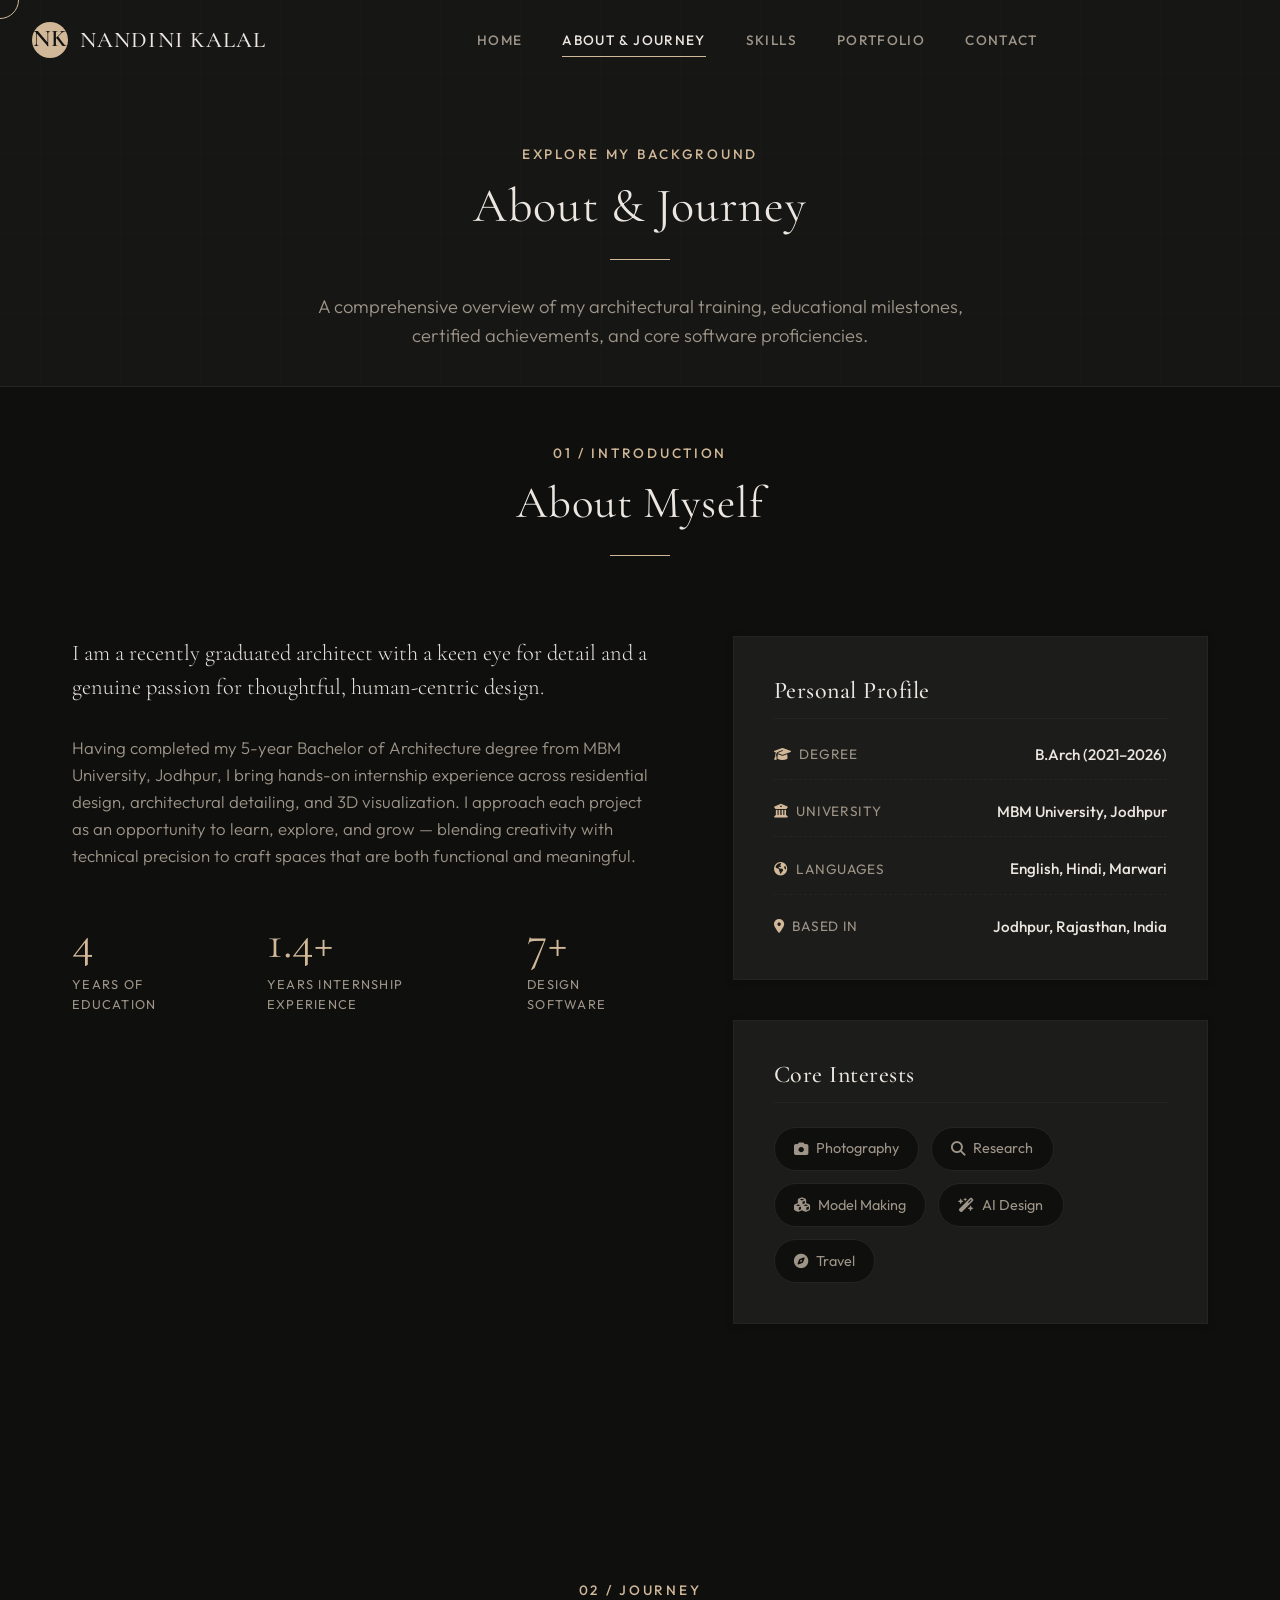
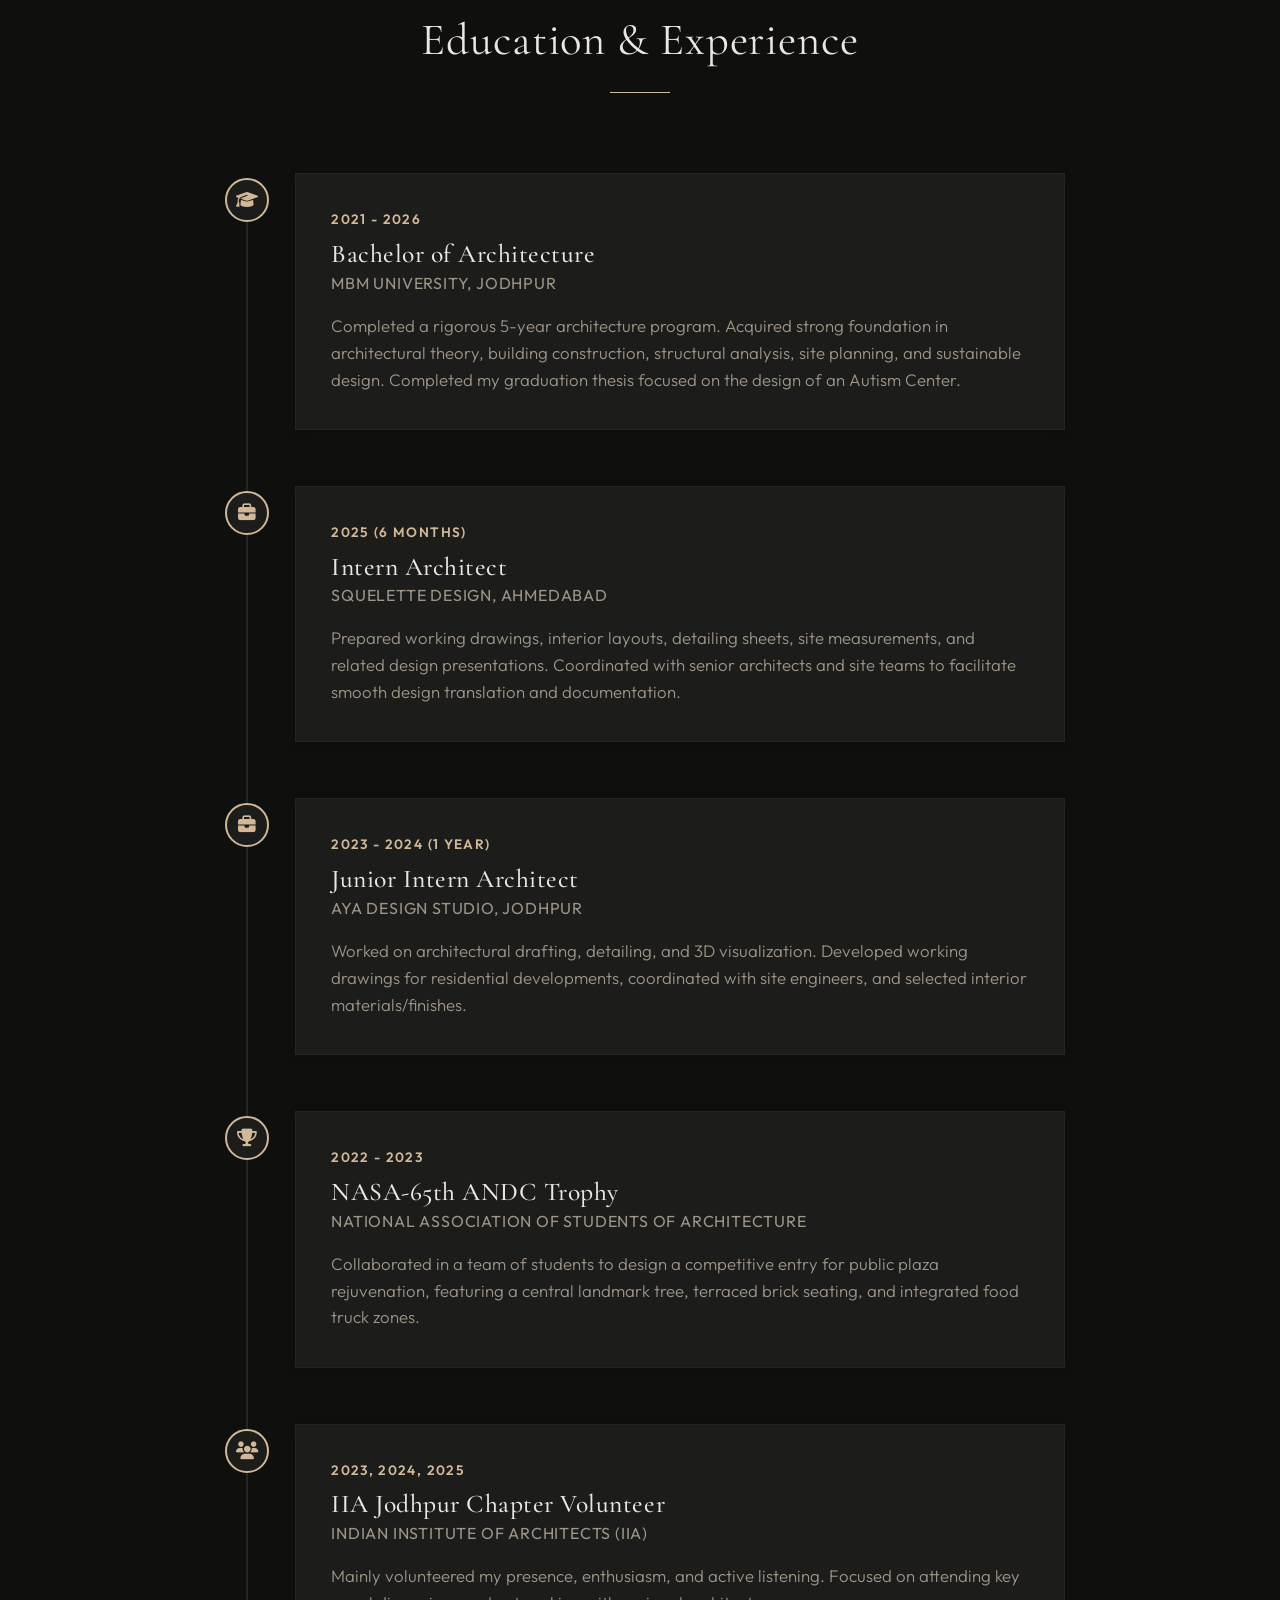
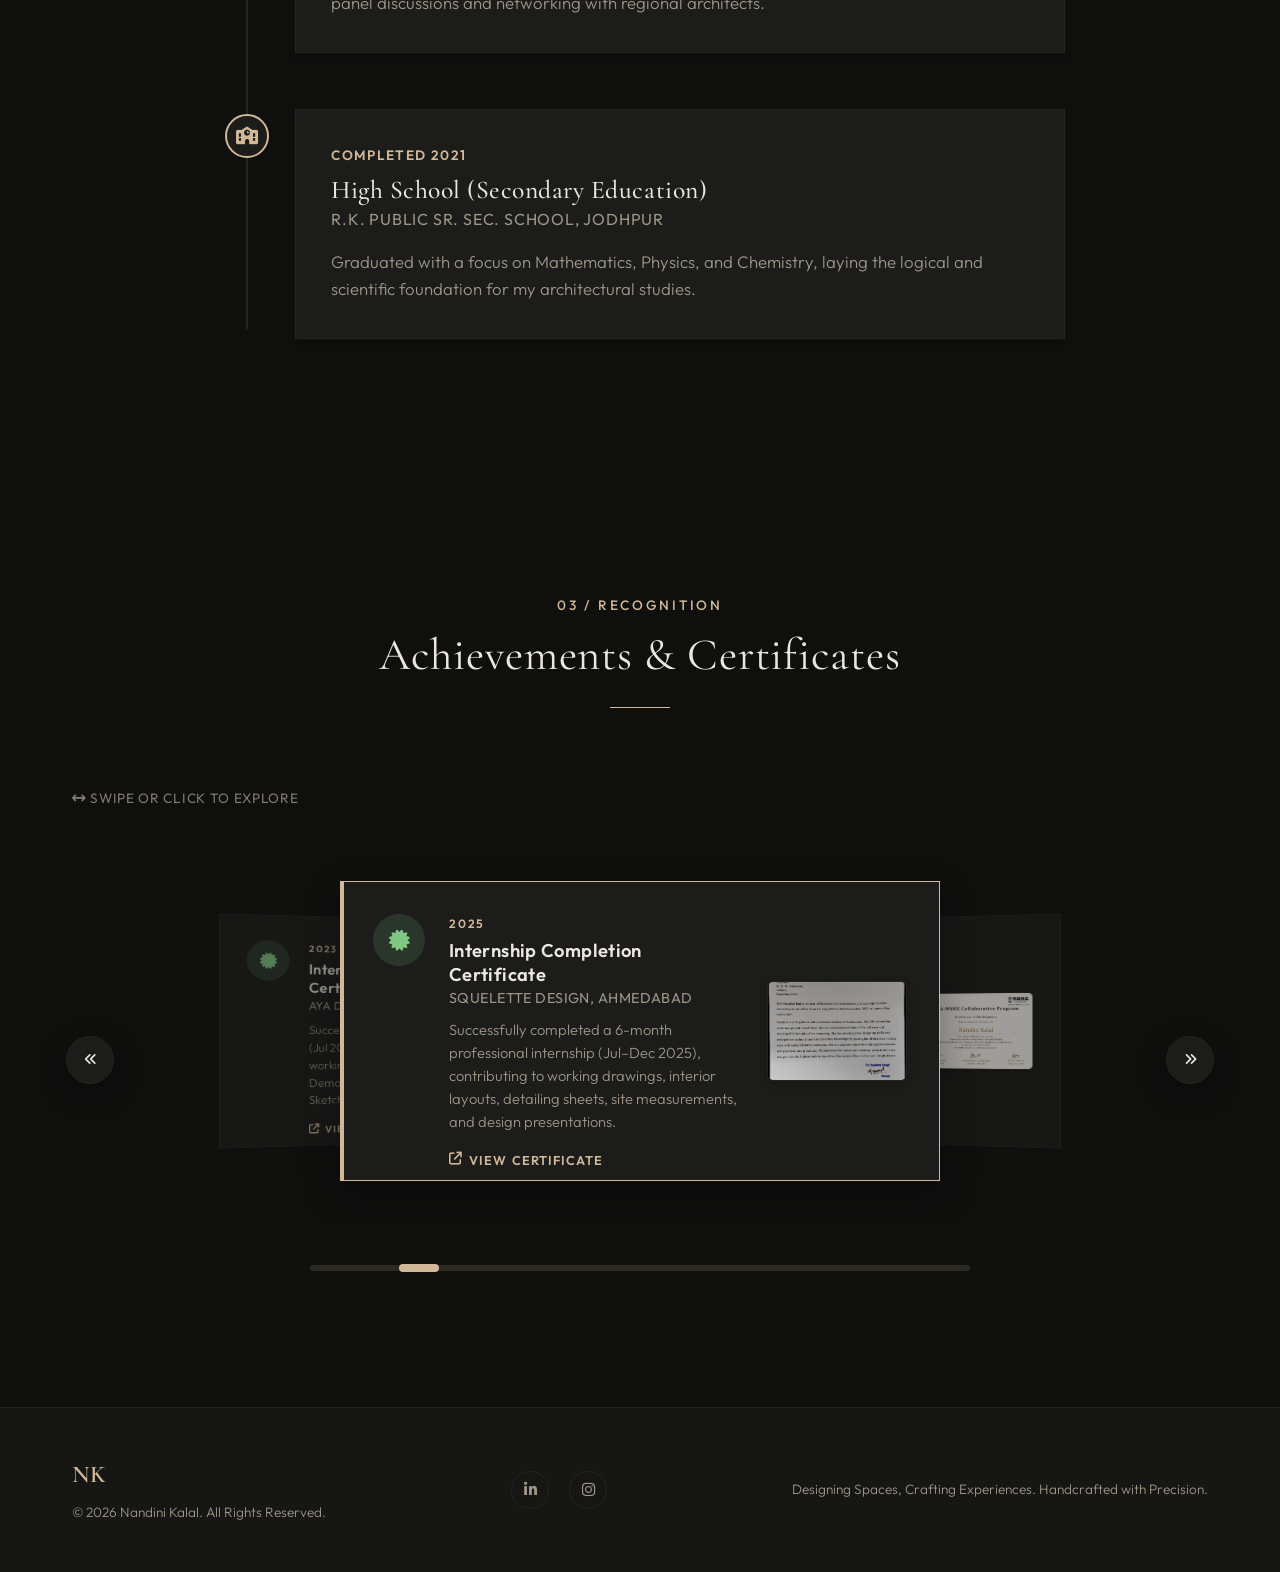
==== commit 14c54763: "Adding Google Analytics" ====
--- a/about.html
+++ b/about.html
@@ -15,6 +15,15 @@
     <link rel="icon" href="data:image/svg+xml,<svg xmlns='http://www.w3.org/2000/svg' viewBox='0 0 100 100'><circle cx='50' cy='50' r='45' fill='%23A79277'/><text x='50' y='62' font-family='serif' font-size='40' font-weight='600' fill='white' text-anchor='middle'>NK</text></svg>" type="image/svg+xml">
     <!-- Custom CSS -->
     <link rel="stylesheet" href="style.css?v=22">
+    <!-- Google tag (gtag.js) -->
+    <script async src="https://www.googletagmanager.com/gtag/js?id=G-W2XD1B91TM"></script>
+    <script>
+      window.dataLayer = window.dataLayer || [];
+      function gtag(){dataLayer.push(arguments);}
+      gtag('js', new Date());
+    
+      gtag('config', 'G-W2XD1B91TM');
+    </script>
 </head>
 <body>
     <div class="page-transition-overlay"></div>
@@ -424,3 +433,4 @@
     <div id="custom-cursor-ring"></div>
 </body>
 </html>
+
